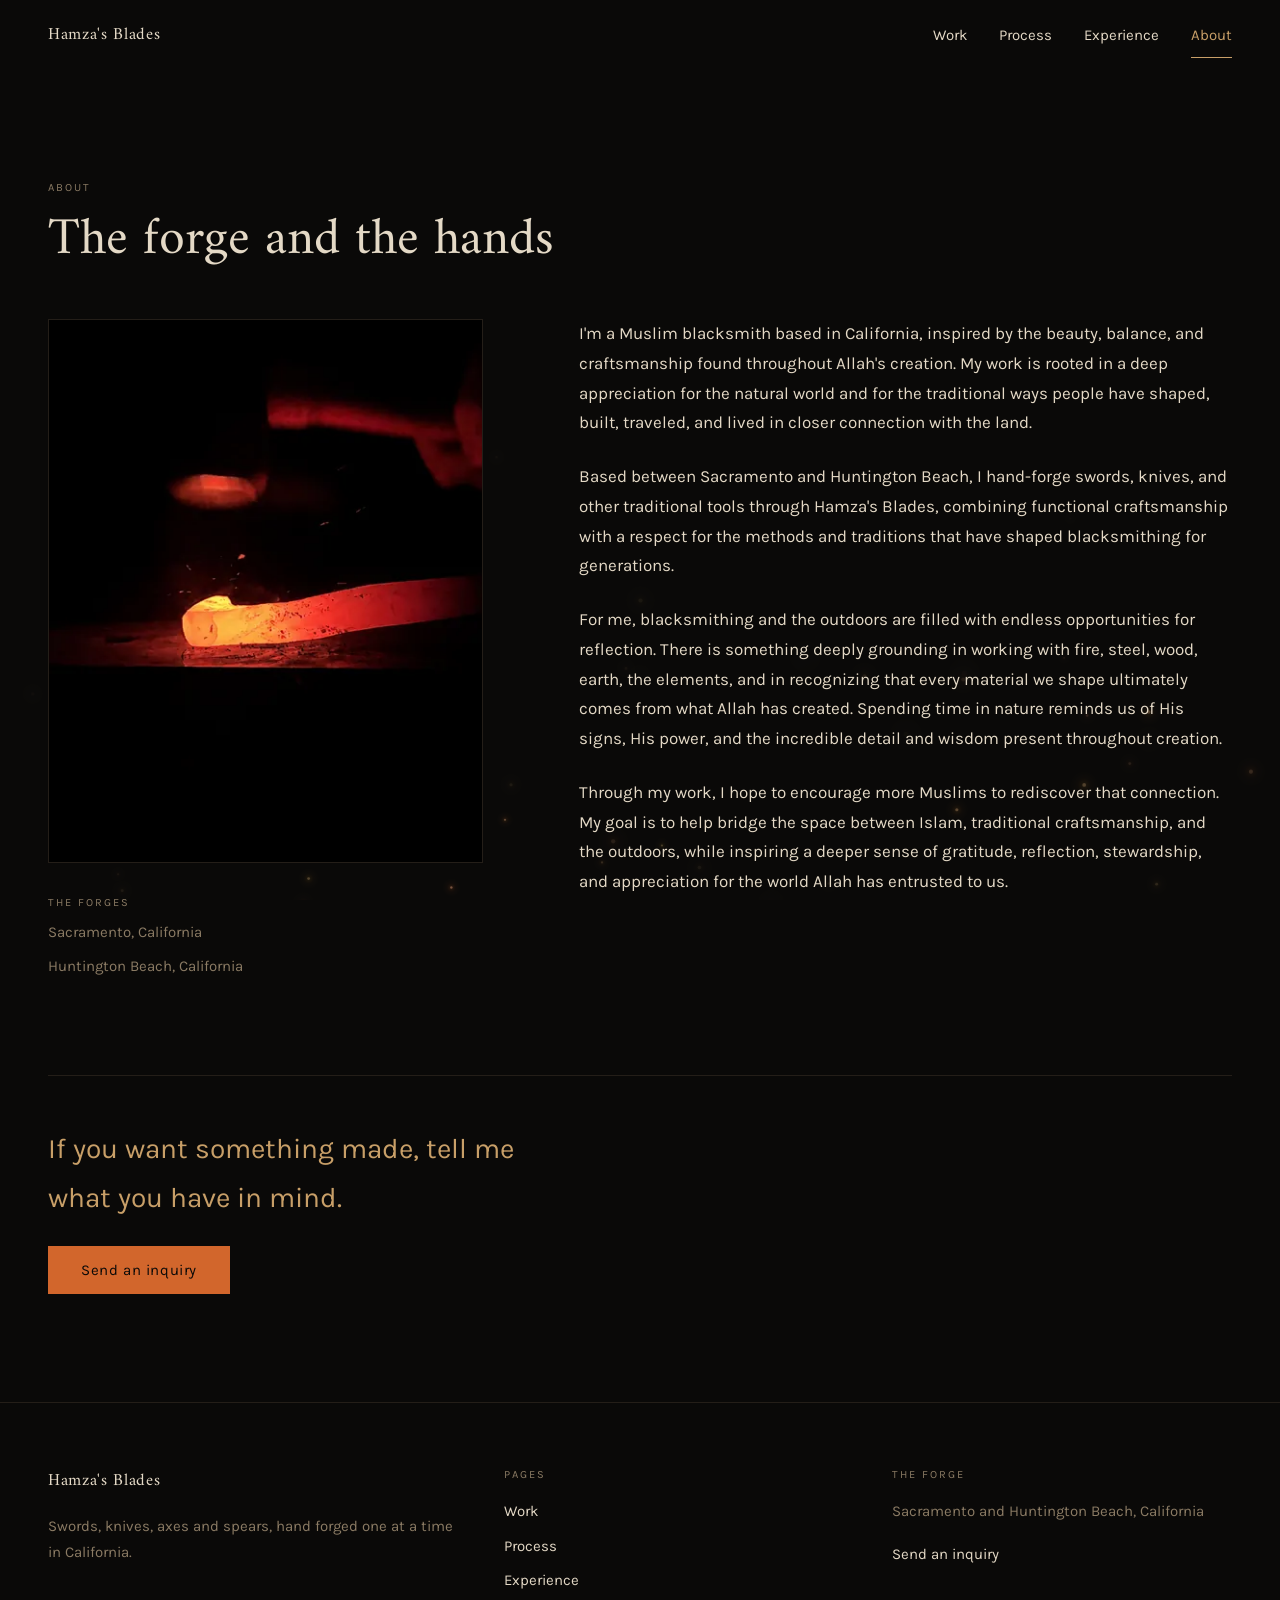
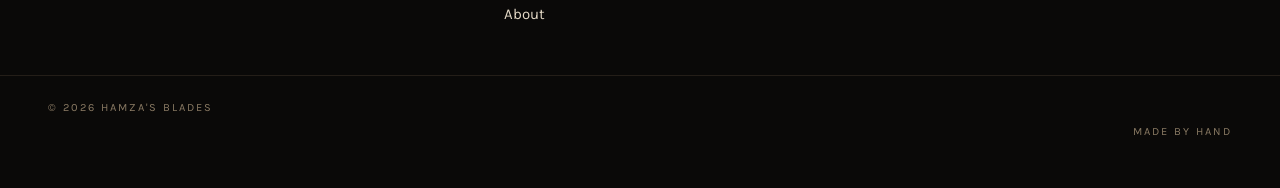
==== about.html @ 0f5355ed "Phase 4: About and Process About carries section 8's four approved paragraphs verbatim, both forge l" ====
<!doctype html>
<html lang="en">
<head>
<meta charset="utf-8">
<meta name="viewport" content="width=device-width, initial-scale=1">
<title>About — Hamza's Blades</title>
<meta name="description" content="A Muslim blacksmith based in California, hand-forging swords, knives and traditional tools between Sacramento and Huntington Beach.">

<link rel="icon" href="img/crescent.svg" type="image/svg+xml">

<link rel="preconnect" href="https://fonts.googleapis.com">
<link rel="preconnect" href="https://fonts.gstatic.com" crossorigin>
<link rel="stylesheet" href="https://fonts.googleapis.com/css2?family=Amiri:wght@400&family=Karla:wght@400;500&display=swap">
<link rel="stylesheet" href="css/site.css">
</head>

<body data-embers="about">

<header class="header is-stuck">
  <div class="shell header__inner">
    <a class="brand" href="index.html">
      <span class="brand__name">Hamza's Blades</span>
    </a>
    <nav class="nav" aria-label="Primary">
      <a class="nav__link" href="gallery.html">Work</a>
      <a class="nav__link" href="process.html">Process</a>
      <a class="nav__link" href="experience.html">Experience</a>
      <a class="nav__link" href="about.html" aria-current="page">About</a>
    </nav>
  </div>
</header>

<main class="page">
  <div class="shell">

    <div class="page__head">
      <p class="eyebrow">About</p>
      <h1 class="t-page">The forge and the hands</h1>
    </div>

    <div class="about">
      <div class="about__media">
        <!-- A portrait of Hamza at the forge replaces this when it is shot.
             Until then the forge still stands in, which is what SPEC section 4
             asks for. -->
        <figure class="about__figure">
          <picture>
            <source type="image/webp" sizes="(min-width: 900px) 40vw, 100vw"
                    srcset="img/hero-forge-1000.webp 1000w,
                            img/hero-forge-1672.webp 1672w">
            <img alt="Hot steel being struck on the anvil"
                 width="1672" height="941" loading="lazy" decoding="async"
                 sizes="(min-width: 900px) 40vw, 100vw"
                 src="img/hero-forge-1672.jpg"
                 srcset="img/hero-forge-1000.jpg 1000w,
                         img/hero-forge-1672.jpg 1672w">
          </picture>
        </figure>

        <div class="about__meta">
          <div class="contact__block">
            <p class="eyebrow">The forges</p>
            <p class="small muted">Sacramento, California</p>
            <p class="small muted">Huntington Beach, California</p>
          </div>

          <!-- Rendered by js/site.js only when INSTAGRAM_URL is set in
               js/config.js, so there is never a dead link. -->
          <div class="contact__block" data-instagram hidden>
            <p class="eyebrow">Elsewhere</p>
            <p class="small"><a data-instagram-link href="#">Instagram</a></p>
          </div>
        </div>
      </div>

      <!-- Client-approved, verbatim. SPEC section 8. -->
      <div class="about__copy measure">
        <p>
          I'm a Muslim blacksmith based in California, inspired by the beauty,
          balance, and craftsmanship found throughout Allah's creation. My work
          is rooted in a deep appreciation for the natural world and for the
          traditional ways people have shaped, built, traveled, and lived in
          closer connection with the land.
        </p>
        <p>
          Based between Sacramento and Huntington Beach, I hand-forge swords,
          knives, and other traditional tools through Hamza's Blades, combining
          functional craftsmanship with a respect for the methods and traditions
          that have shaped blacksmithing for generations.
        </p>
        <p>
          For me, blacksmithing and the outdoors are filled with endless
          opportunities for reflection. There is something deeply grounding in
          working with fire, steel, wood, earth, the elements, and in
          recognizing that every material we shape ultimately comes from what
          Allah has created. Spending time in nature reminds us of His signs,
          His power, and the incredible detail and wisdom present throughout
          creation.
        </p>
        <p>
          Through my work, I hope to encourage more Muslims to rediscover that
          connection. My goal is to help bridge the space between Islam,
          traditional craftsmanship, and the outdoors, while inspiring a deeper
          sense of gratitude, reflection, stewardship, and appreciation for the
          world Allah has entrusted to us.
        </p>
      </div>
    </div>

    <!-- Closes the page pointing at the inquiry box, per SPEC section 8. -->
    <div class="closer">
      <p class="t-section">If you want something made, tell me what you have in mind.</p>
      <a class="btn btn--primary" href="contact.html?about=custom">Send an inquiry</a>
    </div>

  </div>
</main>

<footer class="footer">
  <div class="shell footer__inner">
    <div class="footer__col">
      <a class="brand" href="index.html">
        <span class="brand__name">Hamza's Blades</span>
      </a>
      <p class="small muted measure">
        Swords, knives, axes and spears, hand forged one at a time in
        California.
      </p>
    </div>

    <div class="footer__col">
      <p class="eyebrow">Pages</p>
      <nav class="footer__links" aria-label="Footer">
        <a href="gallery.html">Work</a>
        <a href="process.html">Process</a>
        <a href="experience.html">Experience</a>
        <a href="about.html">About</a>
      </nav>
    </div>

    <div class="footer__col">
      <p class="eyebrow">The forge</p>
      <p class="small muted">Sacramento and Huntington Beach, California</p>
      <p class="small"><a href="contact.html">Send an inquiry</a></p>
    </div>
  </div>

  <div class="shell footer__base">
    <p class="eyebrow">&copy; 2026 Hamza's Blades</p>
    <p class="eyebrow">Made by hand</p>
  </div>
</footer>

<script src="js/config.js" defer></script>
<script src="js/site.js" defer></script>
<script src="js/embers.js" defer></script>
</body>
</html>
---- css/site.css ----
/* ==========================================================================
   Hamza's Blades — design system
   Tokens and primitives per SPEC section 2. Nothing here is page-specific
   except the clearly marked home sections at the bottom.
   ========================================================================== */

/* --- Tokens -------------------------------------------------------------- */

:root {
  /* Palette. No colours outside this list. Pure white never appears. */
  --forge: #0a0908;
  --ash: #16130f;
  --ash-line: #241e18;
  --brass: #c89f68;
  --parchment: #e4d9c6;
  --smoke: #8b7b64;
  --ember: #d2662c;
  --ember-hot: #f0a555;

  /* Type */
  --display: "Amiri", "Times New Roman", serif;
  --body: "Karla", system-ui, -apple-system, "Segoe UI", sans-serif;

  --t-hero: clamp(2.75rem, 7vw, 5.5rem);
  --t-page: clamp(2rem, 4.5vw, 3.25rem);
  --t-section: 1.75rem;
  --t-piece: 1.25rem;
  --t-body: 1.0625rem;
  --t-small: 0.9375rem;
  --t-eyebrow: 0.6875rem;

  /* Rhythm — 8px base */
  --s-1: 0.5rem;
  --s-2: 1rem;
  --s-3: 1.5rem;
  --s-4: 2rem;
  --s-5: 3rem;
  --s-6: 4rem;
  --s-7: 6rem;

  --shell: 1280px;
  --measure: 68ch;
  --section-y: clamp(5rem, 12vh, 9rem);

  --line: 1px solid var(--ash-line);
  --ease: cubic-bezier(0.22, 0.61, 0.36, 1);
}

/* --- Reset --------------------------------------------------------------- */

*,
*::before,
*::after {
  box-sizing: border-box;
}

html {
  -webkit-text-size-adjust: 100%;
}

body,
h1,
h2,
h3,
p,
figure,
blockquote,
ul,
ol {
  margin: 0;
}

ul,
ol {
  padding: 0;
  list-style: none;
}

img,
video,
canvas,
svg {
  display: block;
  max-width: 100%;
}

button,
input {
  font: inherit;
  color: inherit;
}

/* The hidden attribute must beat any display we set on a component. Without
   this, `el.hidden = true` on anything given `display: grid` does nothing —
   which silently leaves the lightbox covering the page and swallowing every
   click. */
[hidden] {
  display: none !important;
}

/* --- Base ---------------------------------------------------------------- */

body {
  background: var(--forge);
  color: var(--parchment);
  font-family: var(--body);
  font-size: var(--t-body);
  font-weight: 400;
  line-height: 1.75;
  /* Establishes the ground the fixed ember canvas screens against. */
  min-height: 100vh;
}

h1,
h2,
h3,
.display {
  font-family: var(--display);
  font-weight: 400;
  line-height: 1.15;
  /* Amiri at 400 with space around it. Never bold display type. */
}

p + p {
  margin-top: var(--s-3);
}

a {
  color: inherit;
  text-decoration: none;
}

:focus-visible {
  outline: 1px solid var(--brass);
  outline-offset: 2px;
}

::selection {
  background: var(--ember);
  color: var(--forge);
}

/* --- Layout primitives --------------------------------------------------- */

.shell {
  width: 100%;
  max-width: var(--shell);
  margin-inline: auto;
  padding-inline: clamp(1.25rem, 5vw, 3rem);
}

.section {
  position: relative;
  /* Above the ember canvas. The sections themselves stay transparent, so the
     embers pass behind the type and cards rather than over them. */
  z-index: 2;
  padding-block: var(--section-y);
}

.section--rule {
  border-top: var(--line);
}

.measure {
  max-width: var(--measure);
}

/* --- Type primitives ----------------------------------------------------- */

/* The letterspaced utility treatment. Used for eyebrows, filter labels and
   metadata — the site's connective tissue. Nowhere else. */
.eyebrow {
  font-family: var(--body);
  font-size: var(--t-eyebrow);
  font-weight: 400;
  line-height: 1.4;
  text-transform: uppercase;
  letter-spacing: 0.18em;
  color: var(--smoke);
}

.eyebrow--brass {
  color: var(--brass);
}

.t-hero {
  font-size: var(--t-hero);
  letter-spacing: 0.02em;
}

.t-page {
  font-size: var(--t-page);
}

.t-section {
  font-size: var(--t-section);
  color: var(--brass);
}

.t-piece {
  font-size: var(--t-piece);
}

.small {
  font-size: var(--t-small);
}

.muted {
  color: var(--smoke);
}

/* --- Buttons ------------------------------------------------------------- */
/* Square. No radius, no shadow. Depth comes from the ember glow only. */

.btn {
  display: inline-flex;
  align-items: center;
  justify-content: center;
  min-height: 48px;
  padding: 0 var(--s-4);
  border: 1px solid transparent;
  border-radius: 0;
  background: transparent;
  font-size: var(--t-small);
  letter-spacing: 0.04em;
  cursor: pointer;
  transition: background-color 0.25s var(--ease), border-color 0.25s var(--ease),
    color 0.25s var(--ease);
}

.btn--primary {
  background: var(--ember);
  color: var(--forge);
}

.btn--primary:hover {
  background: var(--ember-hot);
}

.btn--ghost {
  border-color: var(--ash-line);
  color: var(--parchment);
}

.btn--ghost:hover {
  border-color: var(--brass);
  color: var(--brass);
}

/* Eyebrow-styled inline link with an arrow — used for every "through" link. */
.link-through {
  display: inline-flex;
  align-items: center;
  gap: 0.6em;
  padding-block: var(--s-1);
  color: var(--brass);
  transition: color 0.25s var(--ease);
}

.link-through .arrow {
  transition: transform 0.25s var(--ease);
}

.link-through:hover {
  color: var(--ember-hot);
}

.link-through:hover .arrow {
  transform: translateX(4px);
}

/* --- Header -------------------------------------------------------------- */

.header {
  position: fixed;
  inset: 0 0 auto;
  z-index: 5;
  transition: background-color 0.35s var(--ease), border-color 0.35s var(--ease);
  border-bottom: 1px solid transparent;
}

.header.is-stuck {
  background: rgba(10, 9, 8, 0.94);
  backdrop-filter: blur(8px);
  border-bottom-color: var(--ash-line);
}

.header__inner {
  display: flex;
  align-items: center;
  justify-content: space-between;
  gap: var(--s-4);
  min-height: 72px;
}

/* The brand is type only. The logo mark is not used below ~48px — see the
   note in index.html and SPEC section 7. */
.brand {
  display: inline-flex;
  align-items: center;
}

.brand__name {
  font-family: var(--display);
  font-size: 1.0625rem;
  letter-spacing: 0.04em;
  color: var(--parchment);
  white-space: nowrap;
}

.nav {
  display: flex;
  align-items: center;
  gap: clamp(1rem, 2.5vw, 2rem);
}

.nav__link {
  font-size: var(--t-small);
  color: var(--parchment);
  padding-block: var(--s-1);
  border-bottom: 1px solid transparent;
  transition: color 0.25s var(--ease), border-color 0.25s var(--ease);
}

.nav__link:hover,
.nav__link[aria-current="page"] {
  color: var(--brass);
  border-bottom-color: var(--brass);
}

/* Narrow: the nav wraps to its own row beneath the wordmark. Every page stays
   reachable — nothing is hidden behind a menu button, and nothing is dropped. */
@media (max-width: 720px) {
  .header__inner {
    flex-direction: column;
    justify-content: center;
    gap: 0;
    padding-block: var(--s-1);
  }
  .nav {
    gap: clamp(0.875rem, 4vw, 1.5rem);
  }
  .nav__link {
    font-size: 0.875rem;
  }
}

/* --- Ember canvas -------------------------------------------------------- */
/* Injected by js/embers.js. The layout is finished without it.

   Stacking, which is the whole seam: the hero sits at z-index 0, the canvas at
   1, everything after the hero at 2. So the simulated sparks are drawn *over*
   the hero video — meeting its real sparks inside the bottom gradient — and
   *behind* the content further down, where they read as atmosphere in the
   gutters instead of litter across the photographs. */

.embers {
  position: fixed;
  inset: 0;
  z-index: 1;
  pointer-events: none;
  mix-blend-mode: screen;
}

/* --- Hero ---------------------------------------------------------------- */

.hero {
  position: relative;
  z-index: 0;
  min-height: 100vh;
  min-height: 100svh;
  display: grid;
  align-items: stretch;
  overflow: hidden;
}

.hero__media {
  position: absolute;
  inset: 0;
  z-index: 0;
  /* Stands in for the poster frame until the video file lands, and stays
     behind it afterwards so there is never a bare black rectangle. */
  background: radial-gradient(
      120% 90% at 50% 18%,
      #2a1c11 0%,
      #150f0a 45%,
      var(--forge) 100%
    );
}

.hero__img,
.hero__video {
  position: absolute;
  inset: 0;
  width: 100%;
  height: 100%;
  object-fit: cover;
}

/* The video is invisible until it can actually play, then fades up over the
   still. Until the file is shot it never becomes ready, so the still is what
   the hero shows. */
.hero__video {
  opacity: 0;
  transition: opacity 0.8s var(--ease);
}

.hero__video.is-ready {
  opacity: 1;
}

/* The seam: bottom 25% dissolves to --forge, and the ember canvas (z-index 2)
   sits over it. Top scrim keeps the header and hero type legible. */
.hero__scrim {
  position: absolute;
  inset: 0;
  z-index: 1;
  background:
    /* A pool behind the centred type. The hot steel in the still sits at
       roughly half height, right where the title and eyebrow land, and the
       eyebrow in --smoke has no chance against it. Falls off to nothing at
       the edges so the glow survives. */
    radial-gradient(
      52% 28% at 50% 74%,
      rgba(10, 9, 8, 0.5) 0%,
      rgba(10, 9, 8, 0.28) 60%,
      rgba(10, 9, 8, 0) 100%
    ),
    /* Top: keeps the header legible. */
    linear-gradient(
      to bottom,
      rgba(10, 9, 8, 0.72) 0%,
      rgba(10, 9, 8, 0.25) 28%,
      rgba(10, 9, 8, 0) 50%
    ),
    /* Bottom quarter: the dissolve to --forge that the embers rise into. */
    linear-gradient(
      to bottom,
      rgba(10, 9, 8, 0) 60%,
      rgba(10, 9, 8, 0.6) 82%,
      var(--forge) 100%
    );
}

/* Three rows: the mark up top, empty middle where the fire is, the type low.
   The still's hot steel runs across the centre of the frame and nothing
   readable survives on top of it — the eyebrow in --smoke least of all. */
.hero__inner {
  position: relative;
  z-index: 2;
  display: grid;
  grid-template-rows: auto 1fr;
  justify-items: center;
  text-align: center;
  /* Top clears the fixed header. */
  padding-block: calc(72px + var(--s-4)) clamp(3rem, 10vh, 6rem);
}

.hero__type {
  /* Fills the remaining row and pins itself to the bottom of it. */
  align-self: end;
  display: grid;
  justify-items: center;
  gap: var(--s-3);
}

/* 120px is the ceiling for the raster logo — never upscaled. */
.hero__mark {
  width: clamp(84px, 12vw, 120px);
  height: auto;
}

.hero__title {
  margin-top: var(--s-1);
}

.hero__actions {
  display: flex;
  flex-wrap: wrap;
  justify-content: center;
  gap: var(--s-2);
  margin-top: var(--s-3);
}

/* --- Positioning statement ----------------------------------------------- */

.statement {
  text-align: center;
  display: grid;
  justify-items: center;
  gap: var(--s-3);
}

.statement__body {
  font-family: var(--display);
  font-size: clamp(1.25rem, 2.4vw, 1.75rem);
  line-height: 1.6;
  color: var(--parchment);
  max-width: 46ch;
}

/* --- Section headers ----------------------------------------------------- */

.section__head {
  display: flex;
  flex-wrap: wrap;
  align-items: baseline;
  justify-content: space-between;
  gap: var(--s-2);
  margin-bottom: var(--s-5);
}

/* --- Piece grid ---------------------------------------------------------- */

/* Gallery grid. */
.pieces {
  display: grid;
  grid-template-columns: repeat(auto-fill, minmax(300px, 1fr));
  gap: var(--s-4);
}

/* Featured work is a fixed four, not an auto-fill — the homepage row should
   hold its shape rather than reflowing to three and orphaning the fourth. */
.pieces--featured {
  grid-template-columns: 1fr;
}

@media (min-width: 620px) {
  .pieces--featured {
    grid-template-columns: repeat(2, 1fr);
  }
}

@media (min-width: 1100px) {
  .pieces--featured {
    grid-template-columns: repeat(4, 1fr);
  }
}

.piece {
  position: relative;
  display: grid;
  gap: var(--s-2);
  padding: var(--s-2);
  border: var(--line);
  background: var(--ash);
  transition: border-color 0.3s var(--ease);
}

.piece::after {
  /* The faint ember glow that rises behind the image on hover. */
  content: "";
  position: absolute;
  inset: auto 0 0;
  height: 60%;
  background: linear-gradient(
    to top,
    rgba(210, 102, 44, 0.22),
    rgba(210, 102, 44, 0)
  );
  opacity: 0;
  transition: opacity 0.4s var(--ease);
  pointer-events: none;
}

.piece:hover,
.piece:focus-within {
  border-color: var(--brass);
}

.piece:hover::after,
.piece:focus-within::after {
  opacity: 1;
}

.piece__frame {
  position: relative;
  aspect-ratio: 4 / 5;
  overflow: hidden;
  background: linear-gradient(160deg, #1d1811 0%, #100c08 100%);
}

.piece__img {
  width: 100%;
  height: 100%;
  object-fit: cover;
  transition: transform 0.6s var(--ease);
}

.piece:hover .piece__img {
  transform: scale(1.03);
}

/* Shown when the photograph has not been dropped in yet. Keeps the grid
   at full height so nothing shifts when the real file arrives. */
.piece__pending {
  position: absolute;
  inset: 0;
  display: grid;
  place-content: center;
  text-align: center;
}

/* Title over metadata, always stacked — side by side collapses unevenly once
   four cards share the row. */
.piece__meta {
  position: relative;
  z-index: 1;
  display: grid;
  gap: 2px;
  padding-bottom: var(--s-1);
}

.piece__name {
  color: var(--parchment);
}

.piece--sold {
  opacity: 0.7;
}

/* --- Interior pages ------------------------------------------------------ */
/* Top padding clears the fixed header, which is opaque on these pages. */

.page {
  position: relative;
  z-index: 2;
  padding-block: calc(72px + var(--section-y)) var(--section-y);
}

.page__head {
  display: grid;
  gap: var(--s-2);
  margin-bottom: var(--s-5);
}

/* --- Filters ------------------------------------------------------------- */
/* The eyebrow treatment, as SPEC section 2 asks for filter labels. Active
   gets --brass and a 1px underline. */

.filters {
  display: flex;
  flex-wrap: wrap;
  gap: var(--s-1) var(--s-4);
  padding-bottom: var(--s-3);
  margin-bottom: var(--s-5);
  border-bottom: var(--line);
}

.filter {
  padding: var(--s-1) 0;
  border: 0;
  border-bottom: 1px solid transparent;
  border-radius: 0;
  background: none;
  cursor: pointer;

  font-family: var(--body);
  font-size: var(--t-eyebrow);
  line-height: 1.4;
  text-transform: uppercase;
  letter-spacing: 0.18em;
  color: var(--smoke);
  transition: color 0.25s var(--ease), border-color 0.25s var(--ease);
}

.filter:hover {
  color: var(--parchment);
}

.filter.is-active {
  color: var(--brass);
  border-bottom-color: var(--brass);
}

.gallery__empty {
  padding-block: var(--s-5);
}

/* --- Piece interaction --------------------------------------------------- */
/* The title is the control; its hit area is stretched over the whole card, so
   the accessible name stays the piece name rather than "image". */

.piece__open {
  border: 0;
  padding: 0;
  background: none;
  font: inherit;
  color: inherit;
  text-align: left;
  cursor: pointer;
}

.piece__open::after {
  content: "";
  position: absolute;
  inset: 0;
  z-index: 2;
}

.piece__open:focus-visible {
  outline: none;
}

.piece:focus-within {
  outline: 1px solid var(--brass);
  outline-offset: 2px;
}

/* Filtering moves the grid rather than snapping it — see the FLIP pass in
   js/gallery.js. */
.piece {
  transition: border-color 0.3s var(--ease), transform 0.4s var(--ease),
    opacity 0.3s var(--ease);
}

.piece.is-hidden {
  display: none;
}

/* --- Process steps ------------------------------------------------------- */
/* An ordered list, because the order is the point. Images alternate sides. */

.steps {
  display: grid;
  gap: var(--s-7);
  counter-reset: step;
}

.step {
  display: grid;
  gap: var(--s-3);
  align-items: center;
}

@media (min-width: 860px) {
  .step {
    grid-template-columns: repeat(2, minmax(0, 1fr));
    gap: var(--s-6);
  }

  /* Alternating side. The copy leads on every second step. */
  .step:nth-child(even) .step__figure {
    order: 2;
  }
}

.step__figure {
  position: relative;
  aspect-ratio: 4 / 3;
  border: var(--line);
  background: linear-gradient(160deg, #1d1811 0%, #100c08 100%);
  overflow: hidden;
}

.step__figure img {
  width: 100%;
  height: 100%;
  object-fit: cover;
}

.step__copy {
  display: grid;
  gap: var(--s-2);
  align-content: center;
}

/* --- About --------------------------------------------------------------- */

.about {
  display: grid;
  gap: var(--s-5);
  align-items: start;
}

@media (min-width: 900px) {
  .about {
    grid-template-columns: minmax(0, 0.8fr) minmax(0, 1.2fr);
    gap: var(--s-7);
  }

  .about__media {
    position: sticky;
    top: calc(72px + var(--s-4));
  }
}

.about__media {
  display: grid;
  gap: var(--s-4);
}

.about__figure {
  position: relative;
  aspect-ratio: 4 / 5;
  border: var(--line);
  background: linear-gradient(160deg, #1d1811 0%, #100c08 100%);
  overflow: hidden;
}

.about__figure img {
  width: 100%;
  height: 100%;
  object-fit: cover;
}

.about__meta {
  display: grid;
  gap: var(--s-3);
}

.about__copy p + p {
  margin-top: var(--s-3);
}

/* --- Closing band -------------------------------------------------------- */
/* Points at the inquiry box, per SPEC section 8. */

.closer {
  display: grid;
  justify-items: start;
  gap: var(--s-3);
  margin-top: var(--s-7);
  padding-top: var(--s-5);
  border-top: var(--line);
}

.closer .t-section {
  max-width: 30ch;
  color: var(--brass);
}

/* --- Contact ------------------------------------------------------------- */
/* Minimal, as SPEC section 4 asks: the inquiry box, Instagram, a shipping
   note. No street address, no phone. */

.contact {
  display: grid;
  gap: var(--s-6);
}

@media (min-width: 860px) {
  .contact {
    grid-template-columns: minmax(0, 1.2fr) minmax(0, 0.8fr);
    gap: var(--s-7);
  }
}

.contact__aside {
  display: grid;
  gap: var(--s-4);
  align-content: start;
}

.contact__block {
  display: grid;
  gap: var(--s-1);
}

.contact__block p + p {
  margin-top: 0;
}

.contact__block a {
  color: var(--brass);
}

/* --- Inquiry boxes ------------------------------------------------------- */
/* SPEC section 5. A name, an email, a message. Square fields, hairline
   borders, --ash ground. Nothing structured. */

.inquiry {
  display: grid;
  gap: var(--s-3);
  max-width: 34rem;
}

.field {
  display: grid;
  gap: var(--s-1);
}

.field__input {
  width: 100%;
  padding: 0.75rem;
  border: var(--line);
  border-radius: 0;
  background: var(--ash);
  color: var(--parchment);
  font-family: var(--body);
  font-size: var(--t-small);
  line-height: 1.6;
  transition: border-color 0.25s var(--ease);
}

.field__input::placeholder {
  color: var(--smoke);
  opacity: 1;
}

.field__input:hover {
  border-color: var(--smoke);
}

.field__input:focus-visible {
  border-color: var(--brass);
}

.field__input--message {
  resize: vertical;
  min-height: 9rem;
}

.field__input[aria-invalid="true"] {
  border-color: var(--ember);
}

/* Errors read in --ember at weight rather than introducing a red. */
.field__error {
  font-size: var(--t-small);
  line-height: 1.5;
  color: var(--ember);
}

/* The small text button that writes the suggested message in. */
.inquiry__suggest {
  justify-self: start;
  padding: var(--s-1) 0;
  border: 0;
  border-bottom: 1px solid var(--ash-line);
  border-radius: 0;
  background: none;
  cursor: pointer;

  font-family: var(--body);
  font-size: var(--t-eyebrow);
  text-transform: uppercase;
  letter-spacing: 0.18em;
  color: var(--smoke);
  transition: color 0.25s var(--ease), border-color 0.25s var(--ease);
}

.inquiry__suggest:hover {
  color: var(--brass);
  border-bottom-color: var(--brass);
}

.inquiry__submit {
  justify-self: start;
}

.inquiry__status {
  font-size: var(--t-small);
  line-height: 1.6;
}

.inquiry__status.is-error {
  color: var(--ember);
}

.inquiry__done {
  max-width: var(--measure);
  color: var(--brass);
  font-size: var(--t-body);
}

.inquiry__done:focus-visible {
  outline: 1px solid var(--brass);
  outline-offset: 4px;
}

/* --- Lightbox ------------------------------------------------------------ */

.lightbox {
  position: fixed;
  inset: 0;
  z-index: 10;
  display: grid;
  place-items: center;
  padding: var(--s-3);
  background: rgba(10, 9, 8, 0.92);
  opacity: 0;
  transition: opacity 0.2s var(--ease);
  overflow-y: auto;
}

.lightbox.is-open {
  opacity: 1;
}

.lightbox__panel {
  position: relative;
  width: min(1080px, 100%);
  max-height: 100%;
  display: grid;
  gap: var(--s-4);
  /* Top padding clears the close button, which would otherwise sit on the
     photograph when the panel stacks. */
  padding: calc(var(--s-2) + 44px) var(--s-4) var(--s-4);
  border: var(--line);
  background: var(--ash);
}

@media (min-width: 860px) {
  .lightbox__panel {
    grid-template-columns: 1.2fr 1fr;
    gap: var(--s-5);
    padding: var(--s-5);
  }
}

.lightbox__close {
  position: absolute;
  top: var(--s-2);
  right: var(--s-2);
  z-index: 3;
  min-height: 44px;
  padding: 0 var(--s-2);
  border: 1px solid transparent;
  border-radius: 0;
  background: none;
  cursor: pointer;
  transition: border-color 0.25s var(--ease);
}

.lightbox__close:hover {
  border-color: var(--brass);
}

.lightbox__close:hover .eyebrow {
  color: var(--brass);
}

.lightbox__media {
  min-width: 0;
}

.piece__frame--large {
  aspect-ratio: 4 / 5;
  max-height: 70vh;
}

.lightbox__body {
  display: grid;
  gap: var(--s-2);
  align-content: start;
  padding-top: var(--s-4);
}

@media (min-width: 860px) {
  /* Beside a tall photo, the short column reads better centred than stacked
     at the top. */
  .lightbox__body {
    align-content: center;
    padding-top: 0;
  }
}

.lightbox__inquiry {
  display: grid;
  gap: var(--s-3);
  margin-top: var(--s-3);
  padding-top: var(--s-3);
  border-top: var(--line);
}

/* Holds the page still behind the lightbox. */
body.is-locked {
  overflow: hidden;
}

/* --- Teaser bands -------------------------------------------------------- */

.band {
  display: grid;
  gap: var(--s-4);
  align-items: center;
}

@media (min-width: 900px) {
  .band {
    grid-template-columns: 1.35fr 1fr;
    gap: var(--s-6);
  }
}

.band__figure {
  position: relative;
  aspect-ratio: 16 / 9;
  border: var(--line);
  background: linear-gradient(160deg, #1d1811 0%, #100c08 100%);
  overflow: hidden;
}

.band__figure img {
  width: 100%;
  height: 100%;
  object-fit: cover;
}

.band__pending {
  position: absolute;
  inset: 0;
  display: grid;
  place-content: center;
  text-align: center;
}

.band__copy {
  display: grid;
  gap: var(--s-2);
  align-content: start;
}

/* --- Footer -------------------------------------------------------------- */

.footer {
  position: relative;
  z-index: 2;
  border-top: var(--line);
  padding-block: var(--s-6) var(--s-5);
}

.footer__inner {
  display: grid;
  gap: var(--s-5);
}

@media (min-width: 760px) {
  .footer__inner {
    grid-template-columns: 1.2fr 1fr 1fr;
  }
}

.footer__col {
  display: grid;
  gap: var(--s-2);
  align-content: start;
}

/* The column's own gap sets the rhythm here — the paragraph rule would
   double it. */
.footer__col p + p {
  margin-top: 0;
}

.footer__links {
  display: grid;
  gap: var(--s-1);
}

.footer__links a {
  font-size: var(--t-small);
  color: var(--parchment);
  transition: color 0.25s var(--ease);
}

.footer__links a:hover {
  color: var(--brass);
}

.footer__base {
  margin-top: var(--s-5);
  padding-top: var(--s-3);
  border-top: var(--line);
  display: flex;
  flex-wrap: wrap;
  justify-content: space-between;
  gap: var(--s-2);
}

/* --- Motion preferences -------------------------------------------------- */
/* Honoured throughout, not just for particles. */

@media (prefers-reduced-motion: reduce) {
  *,
  *::before,
  *::after {
    animation-duration: 0.001ms !important;
    animation-iteration-count: 1 !important;
    transition-duration: 0.001ms !important;
    scroll-behavior: auto !important;
  }

  .piece:hover .piece__img {
    transform: none;
  }

  .link-through:hover .arrow {
    transform: none;
  }
}
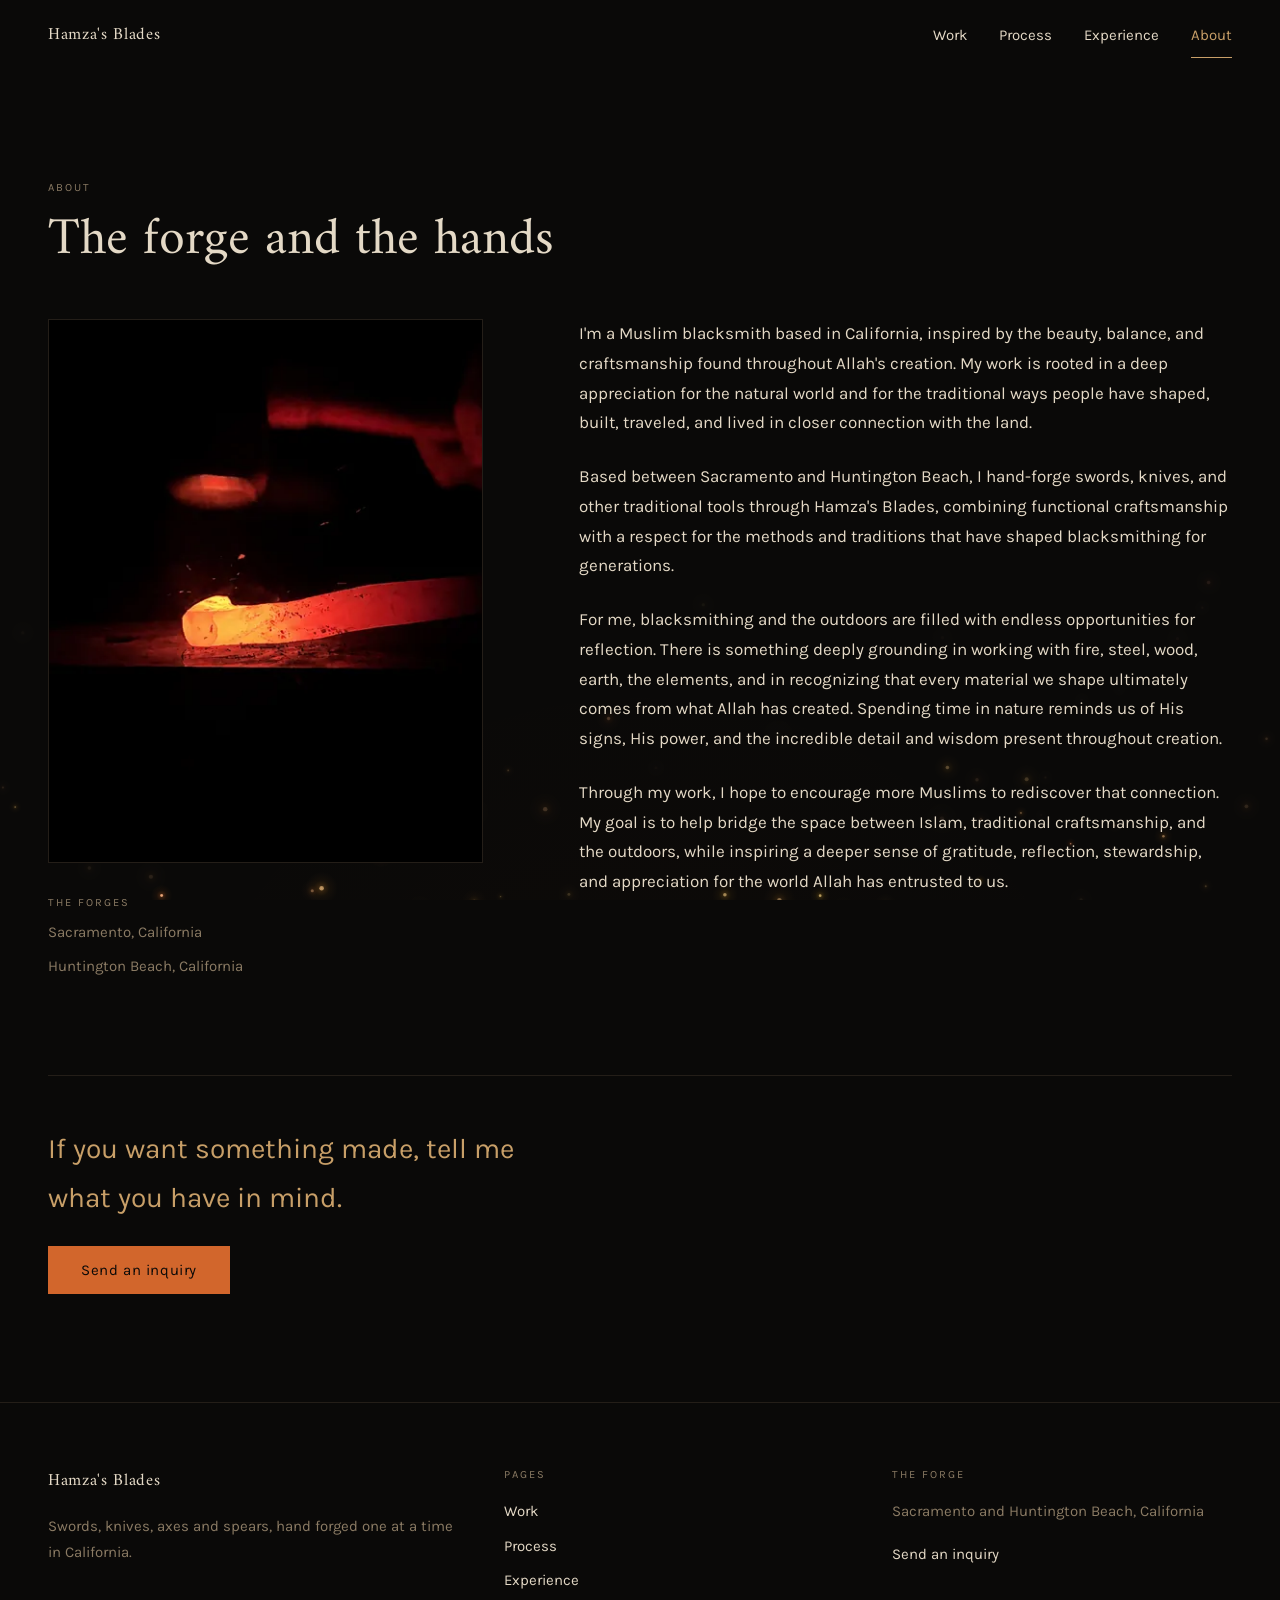
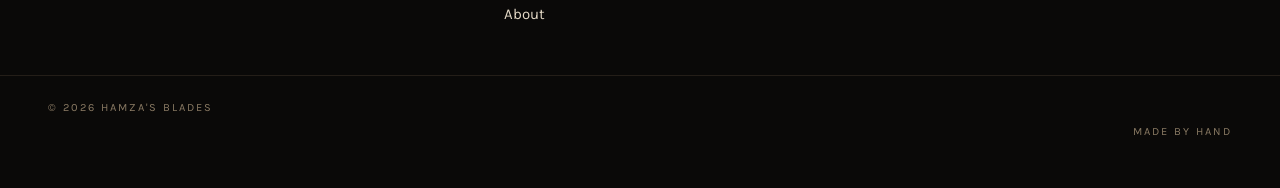
==== commit 0b3e5946: "Phase 7: performance and accessibility pass Lighthouse on mobile with particles enabled, against the" ====
--- a/about.html
+++ b/about.html
@@ -8,9 +8,7 @@
 
 <link rel="icon" href="img/crescent.svg" type="image/svg+xml">
 
-<link rel="preconnect" href="https://fonts.googleapis.com">
-<link rel="preconnect" href="https://fonts.gstatic.com" crossorigin>
-<link rel="stylesheet" href="https://fonts.googleapis.com/css2?family=Amiri:wght@400&family=Karla:wght@400;500&display=swap">
+<link rel="stylesheet" href="css/fonts.css">
 <link rel="stylesheet" href="css/site.css">
 </head>
 
--- a/css/fonts.css
+++ b/css/fonts.css
@@ -0,0 +1,52 @@
+/* ==========================================================================
+   Self-hosted Amiri and Karla.
+
+   These were loaded from fonts.googleapis.com until the performance pass.
+   That stylesheet is render-blocking and lives on a third-party origin, so
+   every visit paid a round trip to it before first paint — and when it is
+   slow or blocked (which happens on some networks), the whole page waits and
+   then falls back to Times. Measured: removing that one request took the
+   homepage from 89 to 100 on mobile Lighthouse.
+
+   Latin and Latin Extended only. Amiri's Arabic subset is 106 KB and no page
+   sets Arabic text — the calligraphy in the logo is an image. Karla 500 was
+   requested but never used; the design is weight 400 throughout.
+
+   Both families are SIL Open Font License 1.1. See fonts/OFL.txt.
+   ========================================================================== */
+
+@font-face {
+  font-family: 'Amiri';
+  font-style: normal;
+  font-weight: 400;
+  font-display: swap;
+  src: url('../fonts/amiri-400-latin-ext.woff2') format('woff2');
+  unicode-range: U+0100-02BA, U+02BD-02C5, U+02C7-02CC, U+02CE-02D7, U+02DD-02FF, U+0304, U+0308, U+0329, U+1D00-1DBF, U+1E00-1E9F, U+1EF2-1EFF, U+2020, U+20A0-20AB, U+20AD-20C0, U+2113, U+2C60-2C7F, U+A720-A7FF;
+}
+
+@font-face {
+  font-family: 'Amiri';
+  font-style: normal;
+  font-weight: 400;
+  font-display: swap;
+  src: url('../fonts/amiri-400-latin.woff2') format('woff2');
+  unicode-range: U+0000-00FF, U+0131, U+0152-0153, U+02BB-02BC, U+02C6, U+02DA, U+02DC, U+0304, U+0308, U+0329, U+2000-206F, U+20AC, U+2122, U+2191, U+2193, U+2212, U+2215, U+FEFF, U+FFFD;
+}
+
+@font-face {
+  font-family: 'Karla';
+  font-style: normal;
+  font-weight: 400;
+  font-display: swap;
+  src: url('../fonts/karla-400-latin-ext.woff2') format('woff2');
+  unicode-range: U+0100-02BA, U+02BD-02C5, U+02C7-02CC, U+02CE-02D7, U+02DD-02FF, U+0304, U+0308, U+0329, U+1D00-1DBF, U+1E00-1E9F, U+1EF2-1EFF, U+2020, U+20A0-20AB, U+20AD-20C0, U+2113, U+2C60-2C7F, U+A720-A7FF;
+}
+
+@font-face {
+  font-family: 'Karla';
+  font-style: normal;
+  font-weight: 400;
+  font-display: swap;
+  src: url('../fonts/karla-400-latin.woff2') format('woff2');
+  unicode-range: U+0000-00FF, U+0131, U+0152-0153, U+02BB-02BC, U+02C6, U+02DA, U+02DC, U+0304, U+0308, U+0329, U+2000-206F, U+20AC, U+2122, U+2191, U+2193, U+2212, U+2215, U+FEFF, U+FFFD;
+}
--- a/css/site.css
+++ b/css/site.css
@@ -416,6 +416,9 @@
   inset: 0;
   z-index: 1;
   background:
+    /* The forge below the frame is drawn by the canvas, not here — a glow in
+       this box would be clipped at the hero's bottom edge and leave a hard
+       line across the page on scroll. See js/embers.js. */
     /* A pool behind the centred type. The hot steel in the still sits at
        roughly half height, right where the title and eyebrow land, and the
        eyebrow in --smoke has no chance against it. Falls off to nothing at
@@ -519,6 +522,19 @@
   gap: var(--s-4);
 }
 
+/* The catalogue arrives after a fetch, so the grid starts as one line of
+   fallback text and then becomes several thousand pixels of cards. Without a
+   reservation that shoves the whole page down as it lands — a 0.37 layout
+   shift, enough on its own to put the page under the spec's Lighthouse floor.
+   The class is added once the cards are in, or once the fetch has failed. */
+.pieces[data-gallery]:not(.is-loaded) {
+  min-height: 80vh;
+}
+
+.pieces--featured:not(.is-loaded) {
+  min-height: 60vh;
+}
+
 /* Featured work is a fixed four, not an auto-fill — the homepage row should
    hold its shape rather than reflowing to three and orphaning the fourth. */
 .pieces--featured {
@@ -718,6 +734,80 @@
   display: none;
 }
 
+/* --- Retreats ------------------------------------------------------------ */
+
+/* A hero with no logo mark: one row, type pinned low, same dissolve. */
+.hero--page .hero__inner {
+  grid-template-rows: 1fr;
+}
+
+.retreat-blocks {
+  display: grid;
+  gap: var(--s-6);
+}
+
+@media (min-width: 860px) {
+  .retreat-blocks {
+    grid-template-columns: repeat(3, minmax(0, 1fr));
+    gap: var(--s-5);
+  }
+}
+
+.retreat-block {
+  display: grid;
+  gap: var(--s-2);
+  align-content: start;
+  padding-top: var(--s-3);
+  border-top: 1px solid var(--brass);
+}
+
+/* The email capture. Centred, with room around it. */
+.notify-band {
+  display: grid;
+  justify-items: center;
+  gap: var(--s-2);
+  text-align: center;
+}
+
+.notify-band .measure {
+  margin-bottom: var(--s-4);
+}
+
+.notify-mount {
+  width: 100%;
+  display: grid;
+  justify-items: center;
+}
+
+.notify {
+  width: 100%;
+  max-width: 32rem;
+  gap: var(--s-2);
+  text-align: left;
+}
+
+.notify__row {
+  display: grid;
+  gap: var(--s-2);
+}
+
+@media (min-width: 560px) {
+  .notify__row {
+    grid-template-columns: 1fr auto;
+    align-items: end;
+  }
+
+  .notify__row .btn {
+    /* Sits level with the input, not with its label. */
+    height: calc(0.75rem * 2 + 1.6 * var(--t-small) + 2px);
+    min-height: 48px;
+  }
+}
+
+.notify__field {
+  min-width: 0;
+}
+
 /* --- Process steps ------------------------------------------------------- */
 /* An ordered list, because the order is the point. Images alternate sides. */
 
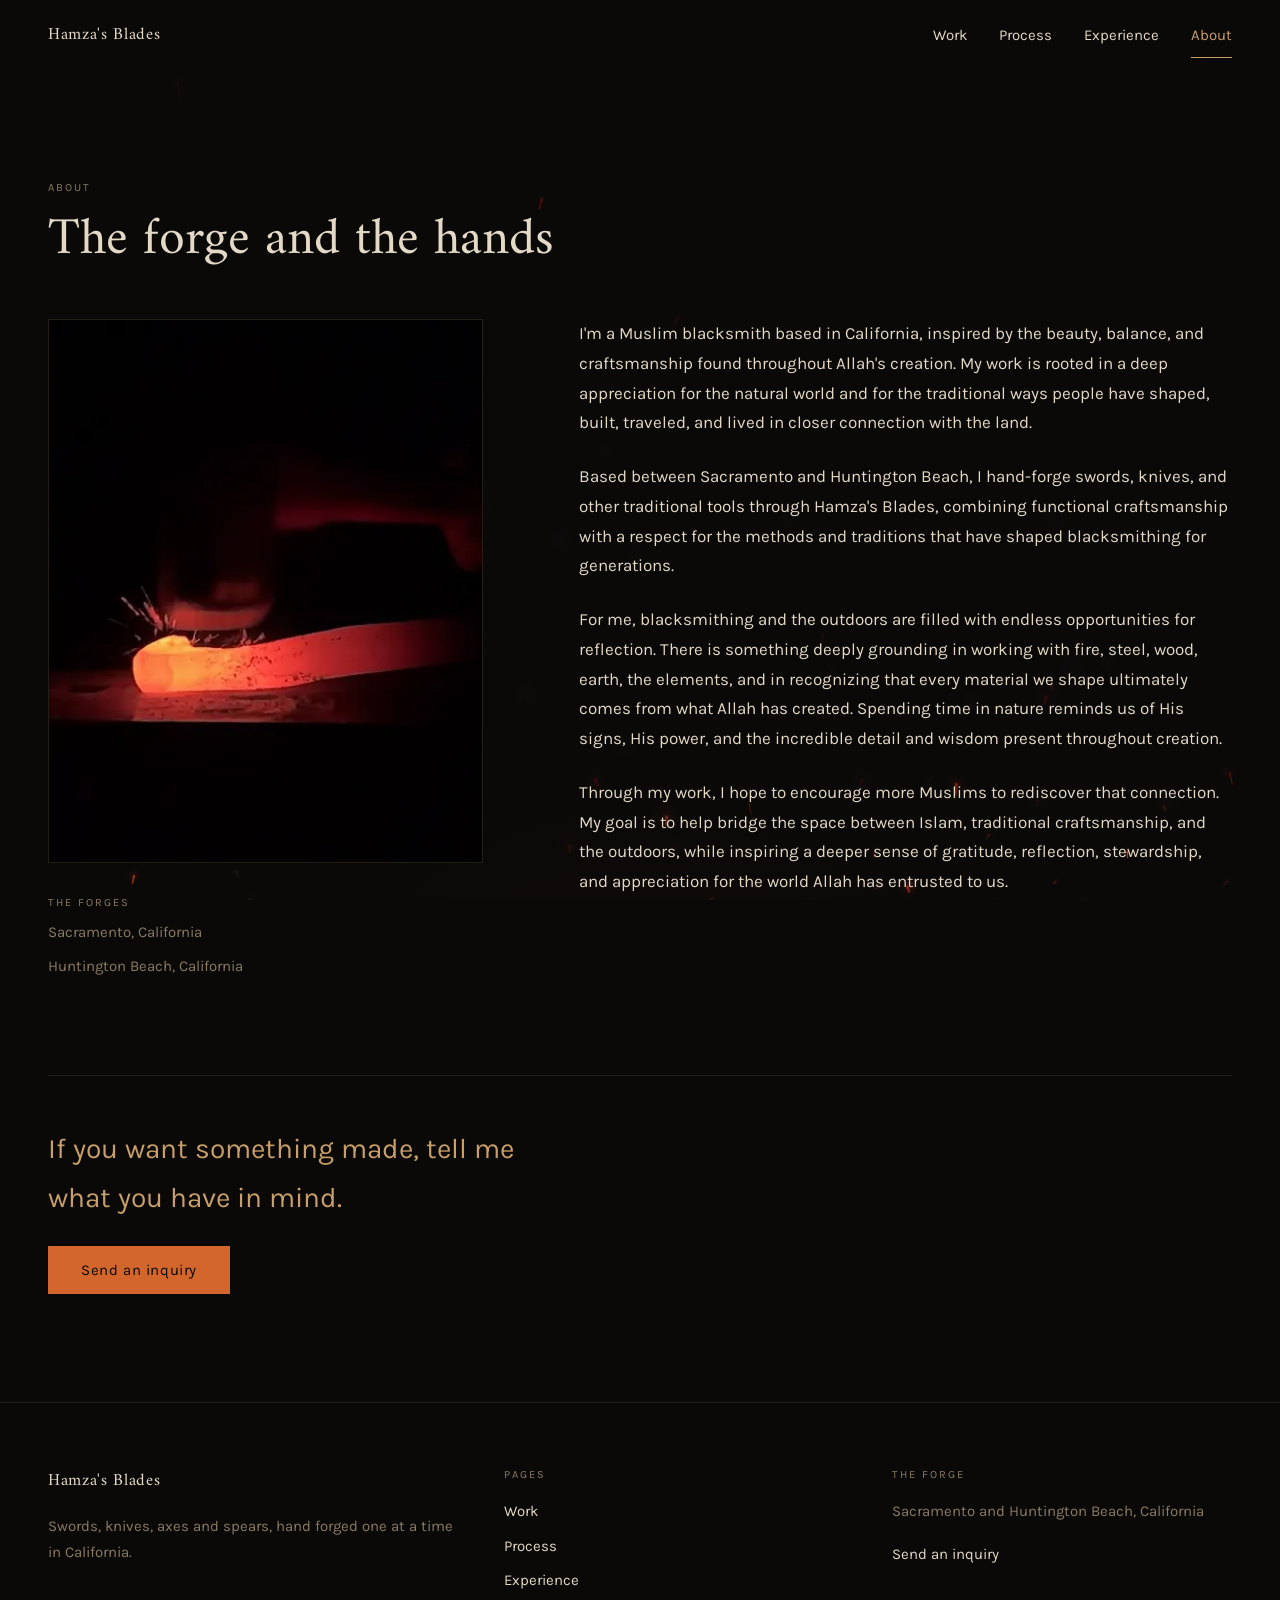
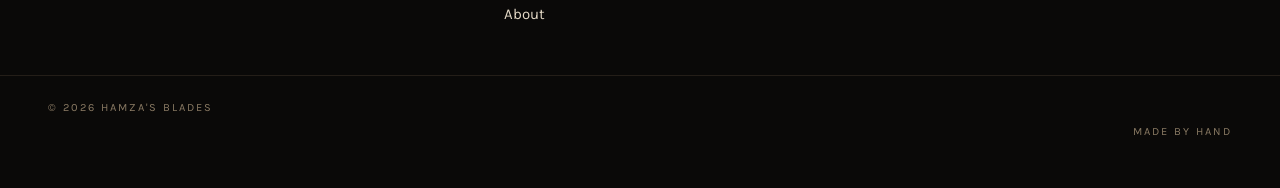
==== commit b2037391: "Wire the real forge footage into the hero as a seamless loop Hamza supplied video/Forging Video.mov " ====
--- a/about.html
+++ b/about.html
@@ -45,13 +45,13 @@
           <picture>
             <source type="image/webp" sizes="(min-width: 900px) 40vw, 100vw"
                     srcset="img/hero-forge-1000.webp 1000w,
-                            img/hero-forge-1672.webp 1672w">
+                            img/hero-forge-1920.webp 1920w">
             <img alt="Hot steel being struck on the anvil"
-                 width="1672" height="941" loading="lazy" decoding="async"
+                 width="1920" height="1080" loading="lazy" decoding="async"
                  sizes="(min-width: 900px) 40vw, 100vw"
-                 src="img/hero-forge-1672.jpg"
+                 src="img/hero-forge-1920.jpg"
                  srcset="img/hero-forge-1000.jpg 1000w,
-                         img/hero-forge-1672.jpg 1672w">
+                         img/hero-forge-1920.jpg 1920w">
           </picture>
         </figure>
 
--- a/css/site.css
+++ b/css/site.css
@@ -596,16 +596,19 @@
   background: linear-gradient(160deg, #1d1811 0%, #100c08 100%);
 }
 
+/* Nothing is ever cropped. The frame keeps its 4:5 so the grid rows stay
+   even, and the photograph is fitted whole inside it — portrait pieces fill
+   it almost exactly, landscape ones sit letterboxed on --ash. Losing half a
+   sword to a centre crop is worse than a little empty frame. */
 .piece__img {
   width: 100%;
   height: 100%;
-  object-fit: cover;
+  object-fit: contain;
   transition: transform 0.6s var(--ease);
 }
 
-.piece:hover .piece__img {
-  transform: scale(1.03);
-}
+/* No zoom: on a contained image it would push the piece past the frame. The
+   border warming to --brass and the ember glow carry the hover instead. */
 
 /* Shown when the photograph has not been dropped in yet. Keeps the grid
    at full height so nothing shifts when the real file arrives. */
@@ -1126,8 +1129,47 @@
 }
 
 .piece__frame--large {
+  /* A fixed box rather than a fixed ratio: every view of a piece occupies the
+     same space whatever its orientation, so the panel does not jump when you
+     step through them. */
+  height: clamp(300px, 58vh, 620px);
+  aspect-ratio: auto;
+}
+
+/* Extra views of a piece, under the detail photo. */
+.views {
+  display: flex;
+  flex-wrap: wrap;
+  gap: var(--s-1);
+  margin-top: var(--s-2);
+}
+
+.views__item {
+  width: 68px;
   aspect-ratio: 4 / 5;
-  max-height: 70vh;
+  padding: 0;
+  border: var(--line);
+  border-radius: 0;
+  background: var(--ash);
+  cursor: pointer;
+  overflow: hidden;
+  opacity: 0.55;
+  transition: opacity 0.25s var(--ease), border-color 0.25s var(--ease);
+}
+
+.views__item img {
+  width: 100%;
+  height: 100%;
+  object-fit: cover;
+}
+
+.views__item:hover {
+  opacity: 0.85;
+}
+
+.views__item.is-active {
+  opacity: 1;
+  border-color: var(--brass);
 }
 
 .lightbox__body {
@@ -1272,9 +1314,6 @@
     scroll-behavior: auto !important;
   }
 
-  .piece:hover .piece__img {
-    transform: none;
-  }
 
   .link-through:hover .arrow {
     transform: none;
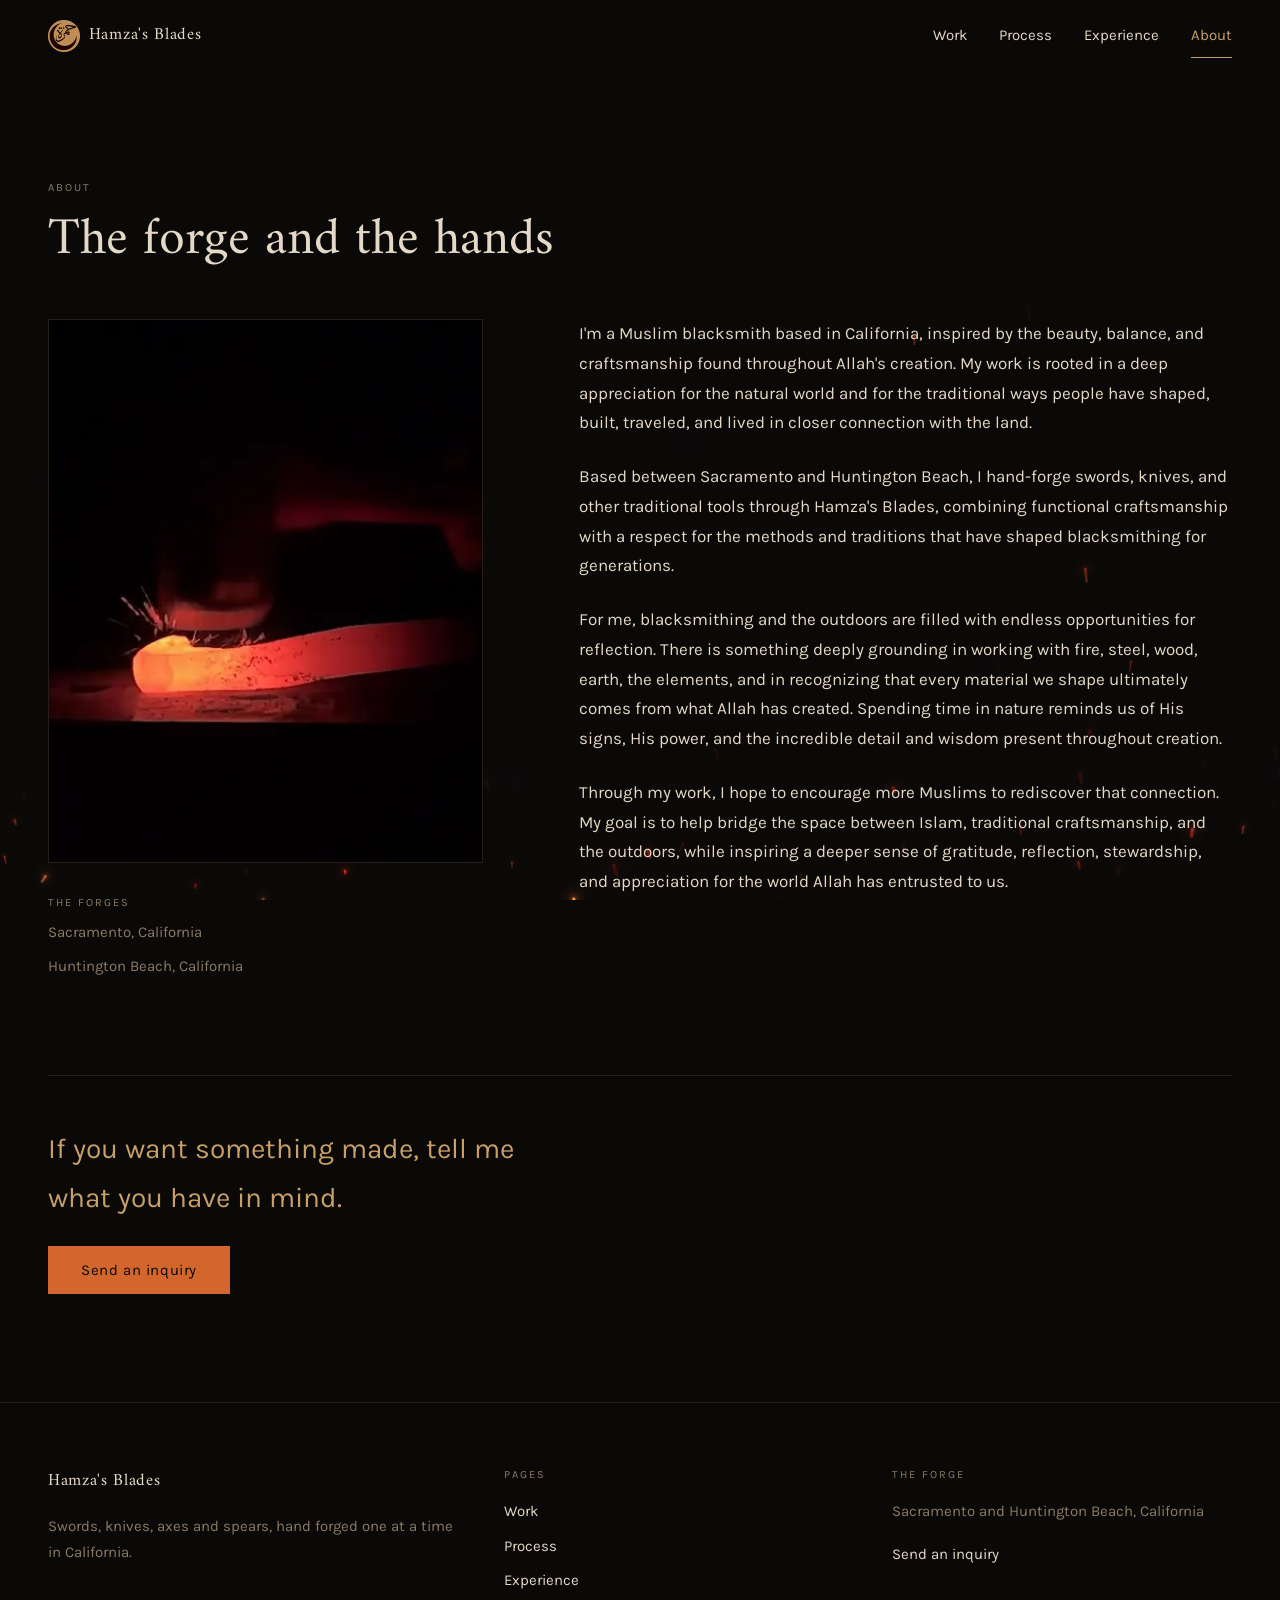
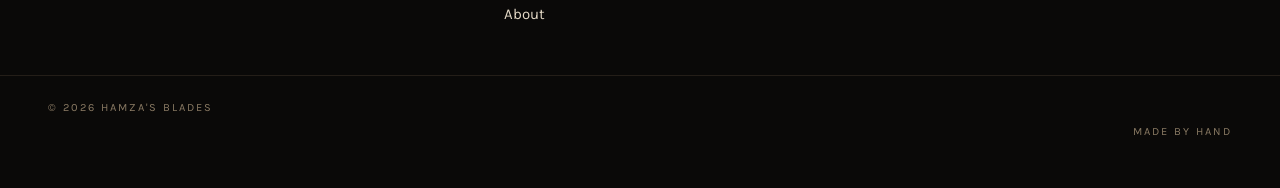
==== commit bf970c6a: "Close the gap under the Experience hero, and put the mark in the header Two things.  The Experience " ====
--- a/about.html
+++ b/about.html
@@ -6,7 +6,13 @@
 <title>About — Hamza's Blades</title>
 <meta name="description" content="A Muslim blacksmith based in California, hand-forging swords, knives and traditional tools between Sacramento and Huntington Beach.">
 
-<link rel="icon" href="img/crescent.svg" type="image/svg+xml">
+<!-- The real mark. At 16px the calligraphy inside it is not readable, but
+     the brass disc and crescent are distinctive enough to find in a strip of
+     tabs, which is what a favicon is for. The 180 is composited onto --forge
+     because iOS fills transparency with white when it squares an icon off. -->
+<link rel="icon" href="img/favicon-32.png" sizes="32x32" type="image/png">
+<link rel="icon" href="img/favicon-180.png" sizes="180x180" type="image/png">
+<link rel="apple-touch-icon" href="img/favicon-180.png">
 
 <link rel="stylesheet" href="css/fonts.css">
 <link rel="stylesheet" href="css/site.css">
@@ -17,6 +23,12 @@
 <header class="header is-stuck">
   <div class="shell header__inner">
     <a class="brand" href="index.html">
+      <!-- The mark sits beside the wordmark rather than instead of it. At
+           32px the calligraphy is below the legibility floor SPEC section 7
+           warns about, which is exactly why the name stays next to it in
+           type — the mark is recognition, the wordmark is the reading. -->
+      <img class="brand__mark" src="img/logo-64.png" alt="" width="32" height="32"
+           decoding="async">
       <span class="brand__name">Hamza's Blades</span>
     </a>
     <nav class="nav" aria-label="Primary">
--- a/css/site.css
+++ b/css/site.css
@@ -298,6 +298,23 @@
 .brand {
   display: inline-flex;
   align-items: center;
+  gap: 0.55rem;
+}
+
+/* Capped at 32px and never upscaled, like the hero mark. The wordmark beside
+   it carries the name, so the mark does not have to be read — which is what
+   makes it usable below SPEC section 7's ~48px legibility floor. */
+.brand__mark {
+  width: 32px;
+  height: 32px;
+  flex: none;
+}
+
+@media (max-width: 420px) {
+  .brand__mark {
+    width: 26px;
+    height: 26px;
+  }
 }
 
 .brand__name {
@@ -740,8 +757,45 @@
 /* --- Retreats ------------------------------------------------------------ */
 
 /* A hero with no logo mark: one row, type pinned low, same dissolve. */
+/* The home page pins its hero type low, because the fire runs across the
+   middle of the footage and the type has to stay out of it. This page has
+   no footage yet — just the gradient — so pinning low left most of a
+   viewport of empty space above the title. Centre it instead, and give the
+   section rather less than a full screen. */
+.hero--page {
+  /* Sized by its own content, not by the viewport. A fixed height here left
+     a third of a screen of empty gradient under the button before the copy
+     below could start, because there is no footage to fill it. The gradient
+     and the embers are unaffected — they paint whatever height this is. */
+  min-height: 0;
+}
+
 .hero--page .hero__inner {
-  grid-template-rows: 1fr;
+  grid-template-rows: auto;
+  padding-block: calc(72px + var(--s-5)) var(--s-6);
+}
+
+.hero--page .hero__type {
+  align-self: center;
+}
+
+/* The hero's waitlist link scrolls rather than jumps. Reduced motion forces
+   this back to `auto` in the block at the end of this file. */
+html {
+  scroll-behavior: smooth;
+}
+
+/* Clears the fixed header, so the band's eyebrow is not hidden under it when
+   the link lands. */
+#waitlist {
+  scroll-margin-top: calc(72px + var(--s-3));
+}
+
+/* The band takes focus when the link moves to it, so a keyboard carries on
+   from there rather than from the top of the page. It is a scroll target,
+   not a control, so it must not grow a focus ring. */
+#waitlist:focus {
+  outline: none;
 }
 
 .retreat-blocks {
@@ -789,21 +843,33 @@
   text-align: left;
 }
 
-.notify__row {
+/* Two fields, side by side once there is room for both to stay legible.
+   Below that they stack, because a name and an address squeezed into half a
+   phone each is worse than a second line. */
+.notify__fields {
   display: grid;
   gap: var(--s-2);
 }
 
 @media (min-width: 560px) {
-  .notify__row {
-    grid-template-columns: 1fr auto;
-    align-items: end;
-  }
-
-  .notify__row .btn {
-    /* Sits level with the input, not with its label. */
-    height: calc(0.75rem * 2 + 1.6 * var(--t-small) + 2px);
-    min-height: 48px;
+  .notify__fields {
+    grid-template-columns: 1fr 1fr;
+  }
+}
+
+/* The button sits under the fields rather than beside them. With one field
+   it could ride alongside; with two there is no width left for it, and a
+   waitlist is worth its own full-width press. */
+.notify__submit {
+  width: 100%;
+  margin-top: var(--s-2);
+  min-height: 48px;
+}
+
+@media (min-width: 560px) {
+  .notify__submit {
+    width: auto;
+    justify-self: start;
   }
 }
 
@@ -840,16 +906,68 @@
 
 .step__figure {
   position: relative;
+  /* Held until the stage's real ratio is known, so the page reserves space
+     and never reflows as footage loads. */
   aspect-ratio: 4 / 3;
+  --step-cap: min(68vh, 600px);
   border: var(--line);
   background: linear-gradient(160deg, #1d1811 0%, #100c08 100%);
   overflow: hidden;
 }
 
-.step__figure img {
+/* Each stage is shaped to its own footage rather than to a house crop. Five
+   of the six were shot vertically on a phone and one landscape, and forcing
+   those into a single 4:3 frame would cut roughly two thirds off the tall
+   ones. So the frame takes the clip's aspect ratio, and nothing is cropped.
+
+   A 9:16 clip at full column width would be over a thousand pixels tall, so
+   height is capped and the width follows from the ratio — a tall stage sits
+   narrow and centred in its column, a wide one fills it. --ar is set per
+   stage by js/loops.js from data/process.json. */
+.step__figure--sized {
+  aspect-ratio: var(--ar);
+  width: min(100%, calc(var(--step-cap) * var(--ar)));
+  margin-inline: auto;
+}
+
+/* The still and the loop stack in the same frame. Both start invisible and
+   fade up only once they have actually loaded, so a stage that has not been
+   shot shows the pending block rather than a broken image or a black box —
+   and a stage that has both uses the still as the loop's poster. */
+.step__img,
+.step__loop {
+  position: absolute;
+  inset: 0;
   width: 100%;
   height: 100%;
-  object-fit: cover;
+  /* contain, not cover: the frame already matches the footage, so this only
+     guarantees that a rounding error letterboxes by a hairline rather than
+     shaving the edge off the blade. */
+  object-fit: contain;
+  opacity: 0;
+  transition: opacity 0.6s var(--ease);
+}
+
+.step__img.is-ready,
+.step__loop.is-ready {
+  opacity: 1;
+}
+
+/* The loop sits over the still, so the handoff is a fade rather than a cut. */
+.step__loop {
+  z-index: 1;
+}
+
+/* Cleared by js/loops.js as soon as either one lands. */
+.step__figure.is-ready .band__pending {
+  display: none;
+}
+
+@media (prefers-reduced-motion: reduce) {
+  .step__img,
+  .step__loop {
+    transition: none;
+  }
 }
 
 .step__copy {
@@ -1218,16 +1336,63 @@
 
 .band__figure {
   position: relative;
+  /* The default for a band whose media has not been shot. A band that knows
+     its media's shape overrides this with --ar below. */
   aspect-ratio: 16 / 9;
+  --band-cap: min(72vh, 620px);
   border: var(--line);
   background: linear-gradient(160deg, #1d1811 0%, #100c08 100%);
   overflow: hidden;
 }
 
-.band__figure img {
+/* Same rule as the Process stages: the frame takes the footage's own shape
+   rather than a house 16:9, so nothing is cropped. The retreats film was
+   shot vertically, and a centre crop to 16:9 would take two thirds of it.
+   Height is capped and the width follows from the ratio. */
+.band__figure--sized {
+  aspect-ratio: var(--ar);
+  width: min(100%, calc(var(--band-cap) * var(--ar)));
+  margin-inline: auto;
+}
+
+.band__figure img,
+.band__loop {
+  position: absolute;
+  inset: 0;
   width: 100%;
   height: 100%;
-  object-fit: cover;
+  object-fit: contain;
+}
+
+/* The loop sits over its poster and fades up once it can play, so the band
+   is never an empty box while the film downloads. */
+.band__loop {
+  z-index: 1;
+  opacity: 0;
+  transition: opacity 0.6s var(--ease);
+}
+
+.band__loop.is-ready {
+  opacity: 1;
+}
+
+@media (prefers-reduced-motion: reduce) {
+  .band__loop {
+    transition: none;
+  }
+}
+
+/* A portrait film next to the copy wants the columns the other way round:
+   the tall frame is narrow, so the copy takes the larger share.
+
+   The column must have a definite width. An `auto` column here collapses
+   the figure to nothing, because the figure's own width is a percentage of
+   the column and the column is sized from the figure — circular, and it
+   resolves to zero. */
+@media (min-width: 900px) {
+  .band--portrait {
+    grid-template-columns: minmax(0, 0.75fr) minmax(0, 1fr);
+  }
 }
 
 .band__pending {
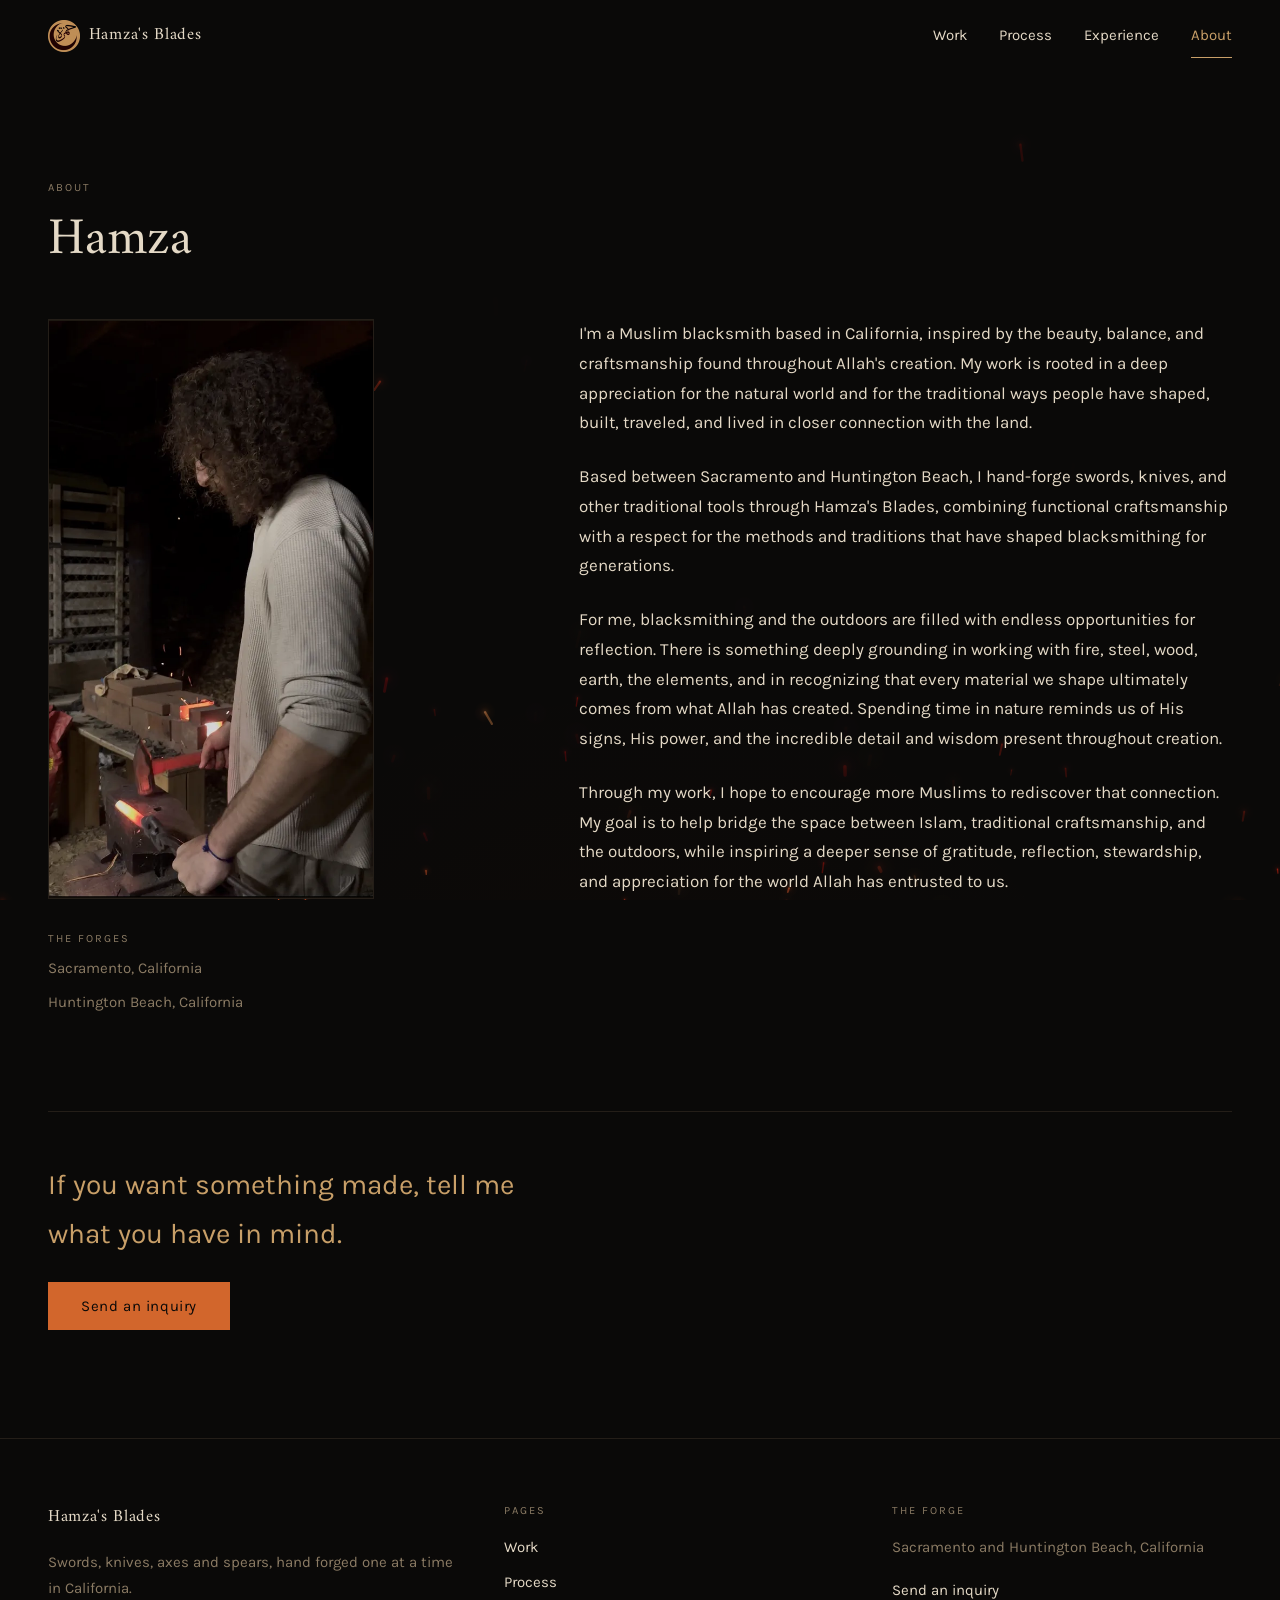
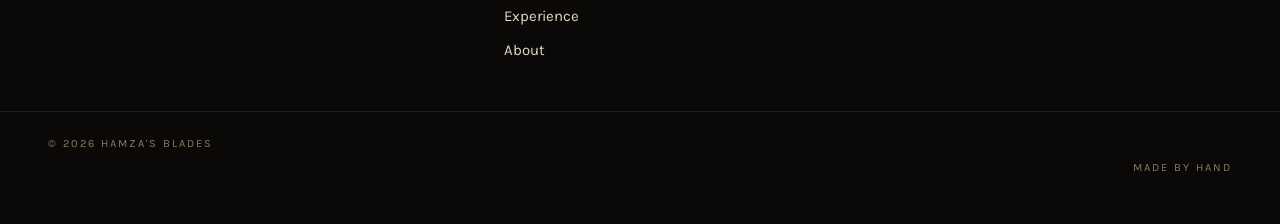
==== commit b6990ee6: "Add the Al-Waraqa Dagger and the Gladius, and the real About portrait Two new pieces take the catalo" ====
--- a/about.html
+++ b/about.html
@@ -45,25 +45,27 @@
 
     <div class="page__head">
       <p class="eyebrow">About</p>
-      <h1 class="t-page">The forge and the hands</h1>
+      <h1 class="t-page">Hamza</h1>
     </div>
 
     <div class="about">
       <div class="about__media">
-        <!-- A portrait of Hamza at the forge replaces this when it is shot.
-             Until then the forge still stands in, which is what SPEC section 4
-             asks for. -->
-        <figure class="about__figure">
+        <!-- Hamza at the forge. The frame takes the photograph's own 9:16
+             rather than the 4:5 it used to crop to, so nothing is cut off;
+             --ar is in the markup because it has to be right at first paint.
+             This replaces the forge still that stood in while there was no
+             portrait. -->
+        <figure class="about__figure about__figure--sized" style="--ar: 1290 / 2295">
           <picture>
-            <source type="image/webp" sizes="(min-width: 900px) 40vw, 100vw"
-                    srcset="img/hero-forge-1000.webp 1000w,
-                            img/hero-forge-1920.webp 1920w">
-            <img alt="Hot steel being struck on the anvil"
-                 width="1920" height="1080" loading="lazy" decoding="async"
-                 sizes="(min-width: 900px) 40vw, 100vw"
-                 src="img/hero-forge-1920.jpg"
-                 srcset="img/hero-forge-1000.jpg 1000w,
-                         img/hero-forge-1920.jpg 1920w">
+            <source type="image/webp" sizes="(min-width: 900px) 34vw, 100vw"
+                    srcset="img/portrait-600.webp 600w,
+                            img/portrait-1000.webp 1000w">
+            <img alt="Hamza working hot steel at the forge"
+                 width="1290" height="2295" loading="lazy" decoding="async"
+                 sizes="(min-width: 900px) 34vw, 100vw"
+                 src="img/portrait-1000.jpg"
+                 srcset="img/portrait-600.jpg 600w,
+                         img/portrait-1000.jpg 1000w">
           </picture>
         </figure>
 
--- a/css/site.css
+++ b/css/site.css
@@ -1009,10 +1009,20 @@
   overflow: hidden;
 }
 
+/* Same rule as the Process stages and the retreats band: the frame takes the
+   photograph's own shape so nothing is cropped. The portrait is 9:16, and the
+   4:5 crop this used to do took a third of its height. Capped so a tall
+   photograph does not run away down the column. */
+.about__figure--sized {
+  aspect-ratio: var(--ar);
+  --about-cap: min(66vh, 580px);
+  width: min(100%, calc(var(--about-cap) * var(--ar)));
+}
+
 .about__figure img {
   width: 100%;
   height: 100%;
-  object-fit: cover;
+  object-fit: contain;
 }
 
 .about__meta {
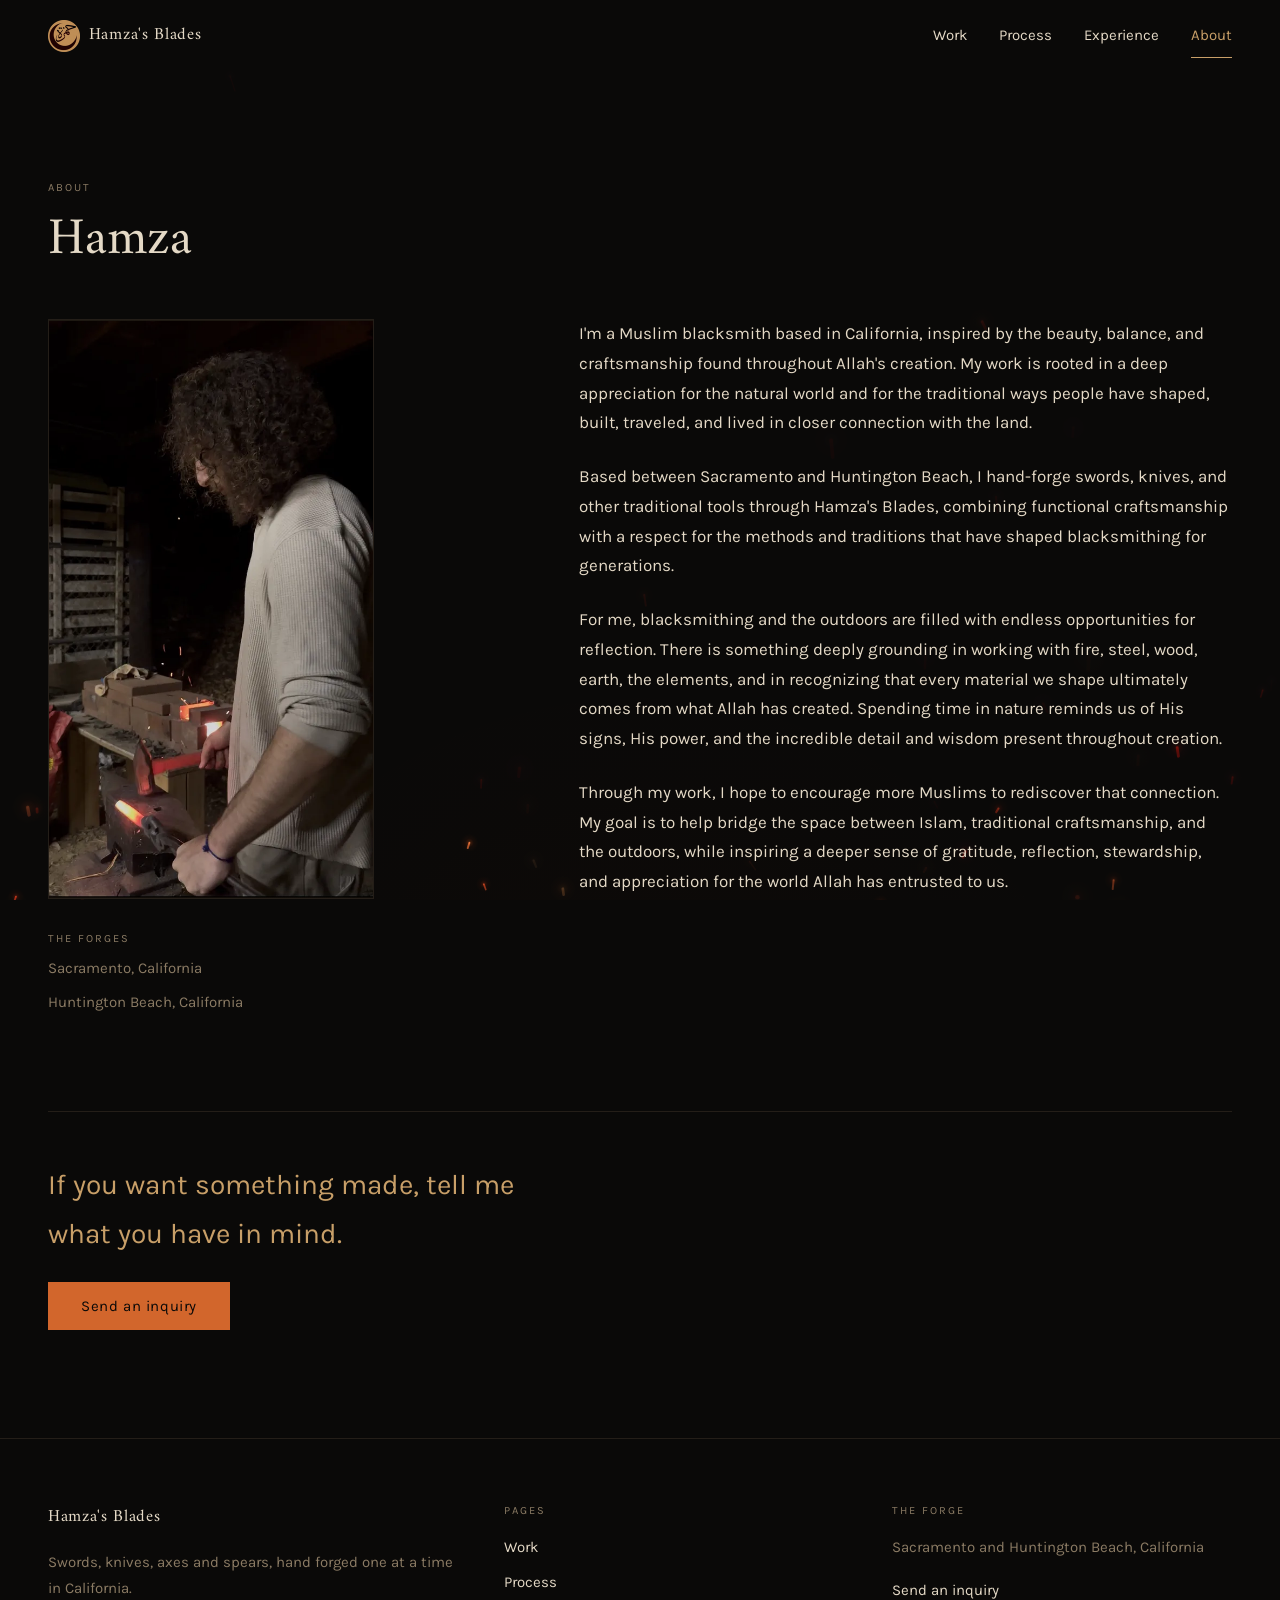
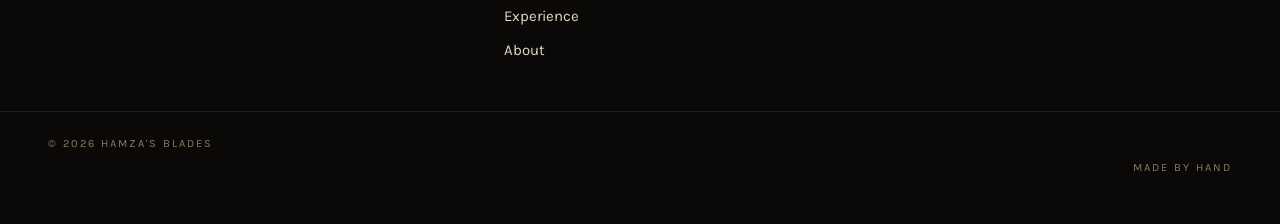
==== commit f7f136c0: "Prepare the site for hamzasblades.com The repo side of pointing a domain at this, which is the half " ====
--- a/about.html
+++ b/about.html
@@ -5,6 +5,22 @@
 <meta name="viewport" content="width=device-width, initial-scale=1">
 <title>About — Hamza's Blades</title>
 <meta name="description" content="A Muslim blacksmith based in California, hand-forging swords, knives and traditional tools between Sacramento and Huntington Beach.">
+
+<!-- The canonical URL and the share card. Both have to be absolute: a
+     relative og:image is ignored, and without a canonical the same page
+     reachable at hamzasblades.com, www.hamzasblades.com and the pages.dev
+     address counts as three copies to a search engine. -->
+<link rel="canonical" href="https://hamzasblades.com/about.html">
+<meta property="og:type" content="profile">
+<meta property="og:site_name" content="Hamza's Blades">
+<meta property="og:url" content="https://hamzasblades.com/about.html">
+<meta property="og:title" content="About — Hamza's Blades">
+<meta property="og:description" content="A Muslim blacksmith based in California, hand-forging swords, knives and traditional tools between Sacramento and Huntington Beach.">
+<meta property="og:image" content="https://hamzasblades.com/img/share-card.jpg">
+<meta property="og:image:width" content="1200">
+<meta property="og:image:height" content="630">
+<meta property="og:image:alt" content="Hot steel resting on the anvil in a darkened forge">
+<meta name="twitter:card" content="summary_large_image">
 
 <!-- The real mark. At 16px the calligraphy inside it is not readable, but
      the brass disc and crescent are distinctive enough to find in a strip of
--- a/css/site.css
+++ b/css/site.css
@@ -572,6 +572,11 @@
 
 .piece {
   position: relative;
+  /* Its own stacking context, so the glow below can sit at z-index -1 and
+     land behind the card's content but still in front of its background.
+     Without this the glow escapes into .page's context and disappears
+     behind the card entirely. */
+  isolation: isolate;
   display: grid;
   gap: var(--s-2);
   padding: var(--s-2);
@@ -581,9 +586,15 @@
 }
 
 .piece::after {
-  /* The faint ember glow that rises behind the image on hover. */
+  /* The faint ember glow that rises behind the image on hover. Behind the
+     content rather than over it — it used to paint on top, which is why
+     .piece__meta carried a z-index to climb back out. That z-index needed
+     position: relative, which made .piece__meta the containing block for
+     the stretched hit area below, shrinking the clickable area from the
+     whole card to the title row. */
   content: "";
   position: absolute;
+  z-index: -1;
   inset: auto 0 0;
   height: 60%;
   background: linear-gradient(
@@ -639,9 +650,10 @@
 
 /* Title over metadata, always stacked — side by side collapses unevenly once
    four cards share the row. */
+/* Deliberately not positioned. The hit area in .piece__open::after is
+   absolute, so it resolves against the nearest positioned ancestor — make
+   this one positioned and the whole card stops being clickable. */
 .piece__meta {
-  position: relative;
-  z-index: 1;
   display: grid;
   gap: 2px;
   padding-bottom: var(--s-1);
@@ -727,6 +739,9 @@
   cursor: pointer;
 }
 
+/* Stretches the title's hit area over the whole card, so the photograph is
+   clickable and the accessible name is still the piece's name rather than
+   "image". This resolves against .piece — see the note on .piece__meta. */
 .piece__open::after {
   content: "";
   position: absolute;
@@ -958,7 +973,9 @@
   z-index: 1;
 }
 
-/* Cleared by js/loops.js as soon as either one lands. */
+/* Cleared by js/loops.js once media lands. The pending block is also first
+   in the markup, so a still that is already there simply paints over it —
+   no selector support required, and nothing flashes before script runs. */
 .step__figure.is-ready .band__pending {
   display: none;
 }
@@ -1264,6 +1281,12 @@
   aspect-ratio: auto;
 }
 
+/* The detail photograph is swipeable on a phone, so claim horizontal
+   gestures and leave vertical ones to the dialog's own scrolling. */
+.lightbox .piece__frame--large {
+  touch-action: pan-y;
+}
+
 /* Extra views of a piece, under the detail photo. */
 .views {
   display: flex;
@@ -1363,6 +1386,12 @@
   aspect-ratio: var(--ar);
   width: min(100%, calc(var(--band-cap) * var(--ar)));
   margin-inline: auto;
+  /* No frame once there is something in it. The border reads as a frame
+     around an empty band, but around edge-to-edge footage it is just a
+     line drawn on the picture. It also caused the thin letterbox above and
+     below: with border-box sizing the border eats 2px out of the content
+     box, so a contained video no longer matched the frame it was given. */
+  border: 0;
 }
 
 .band__figure img,
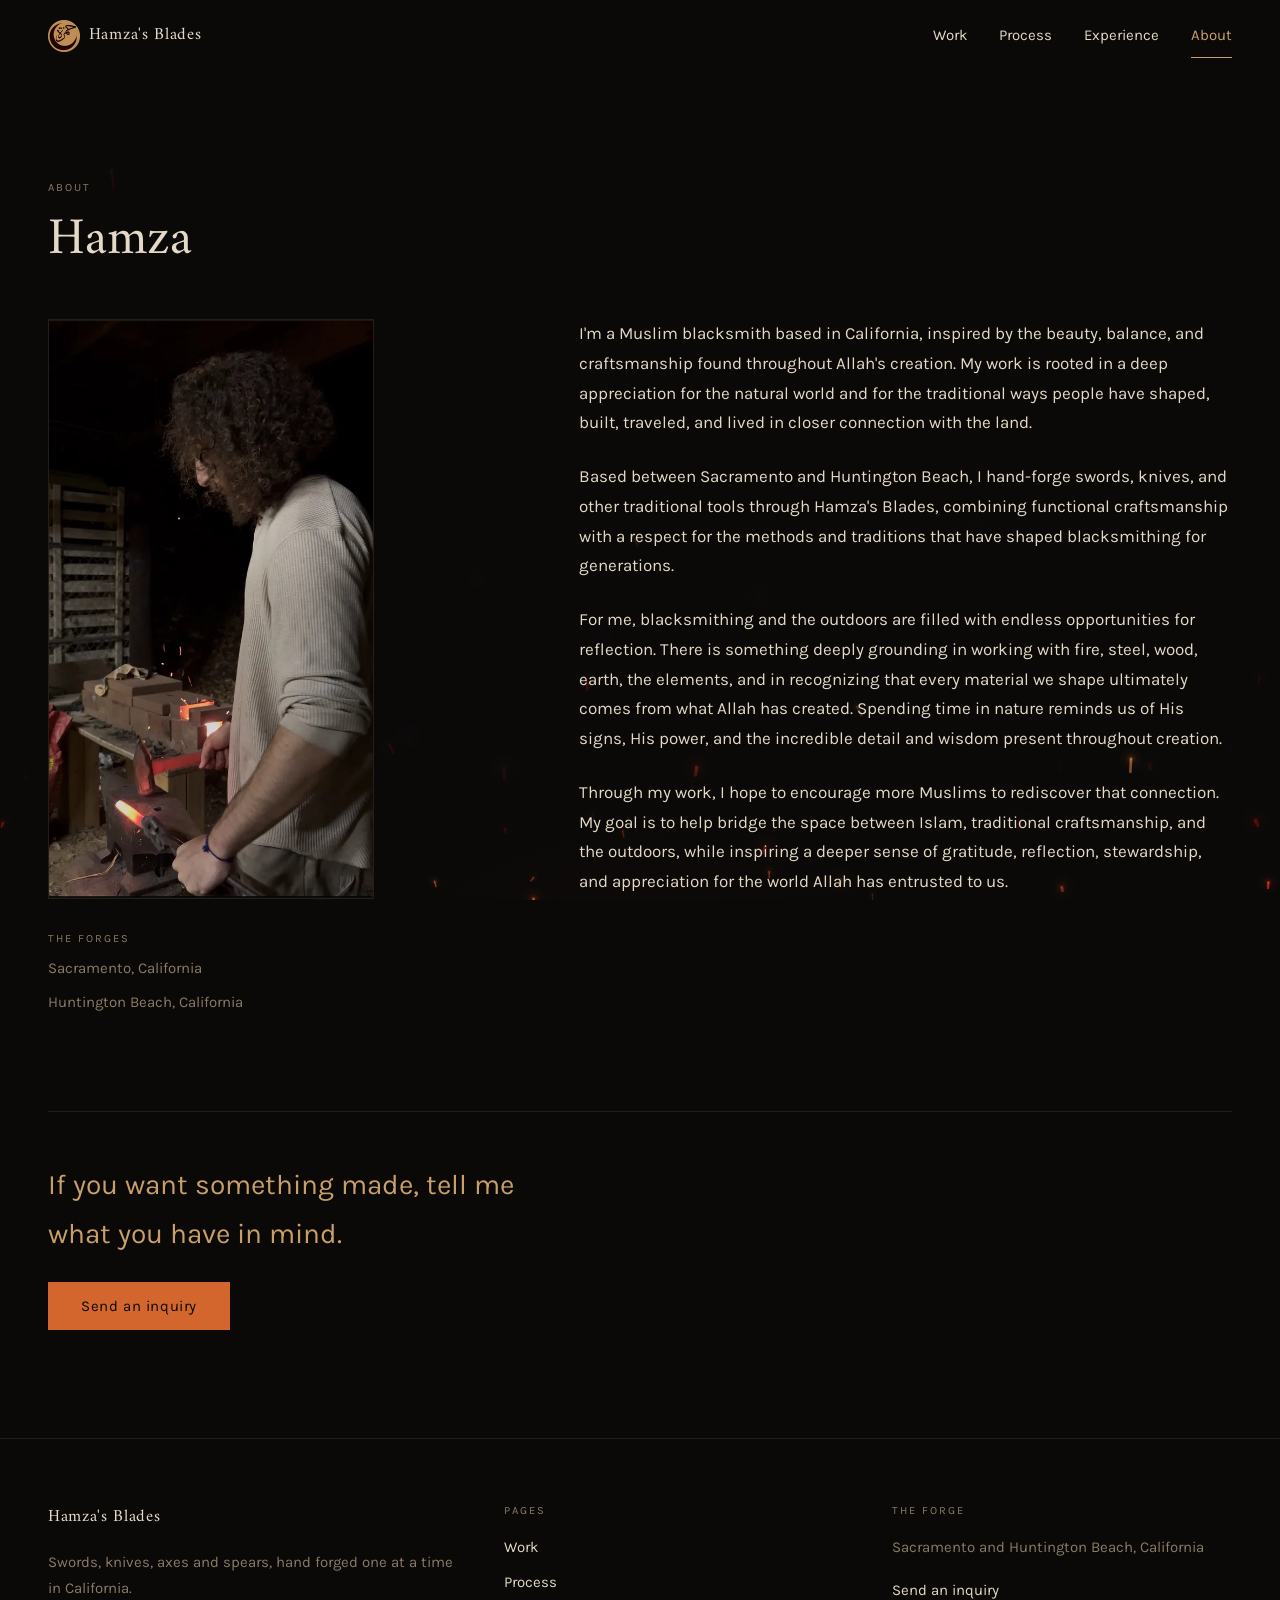
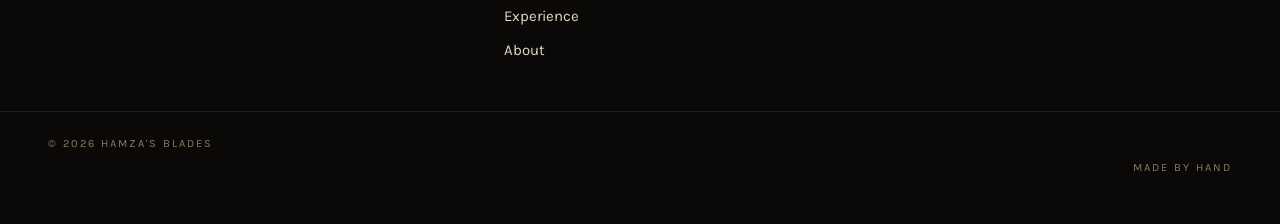
==== commit 2b75d7d2: "Describe the share card as what it shows The alt text said the steel was resting on the anvil. The a" ====
--- a/about.html
+++ b/about.html
@@ -19,7 +19,7 @@
 <meta property="og:image" content="https://hamzasblades.com/img/share-card.jpg">
 <meta property="og:image:width" content="1200">
 <meta property="og:image:height" content="630">
-<meta property="og:image:alt" content="Hot steel resting on the anvil in a darkened forge">
+<meta property="og:image:alt" content="A bar of steel glowing orange in a darkened forge">
 <meta name="twitter:card" content="summary_large_image">
 
 <!-- The real mark. At 16px the calligraphy inside it is not readable, but
